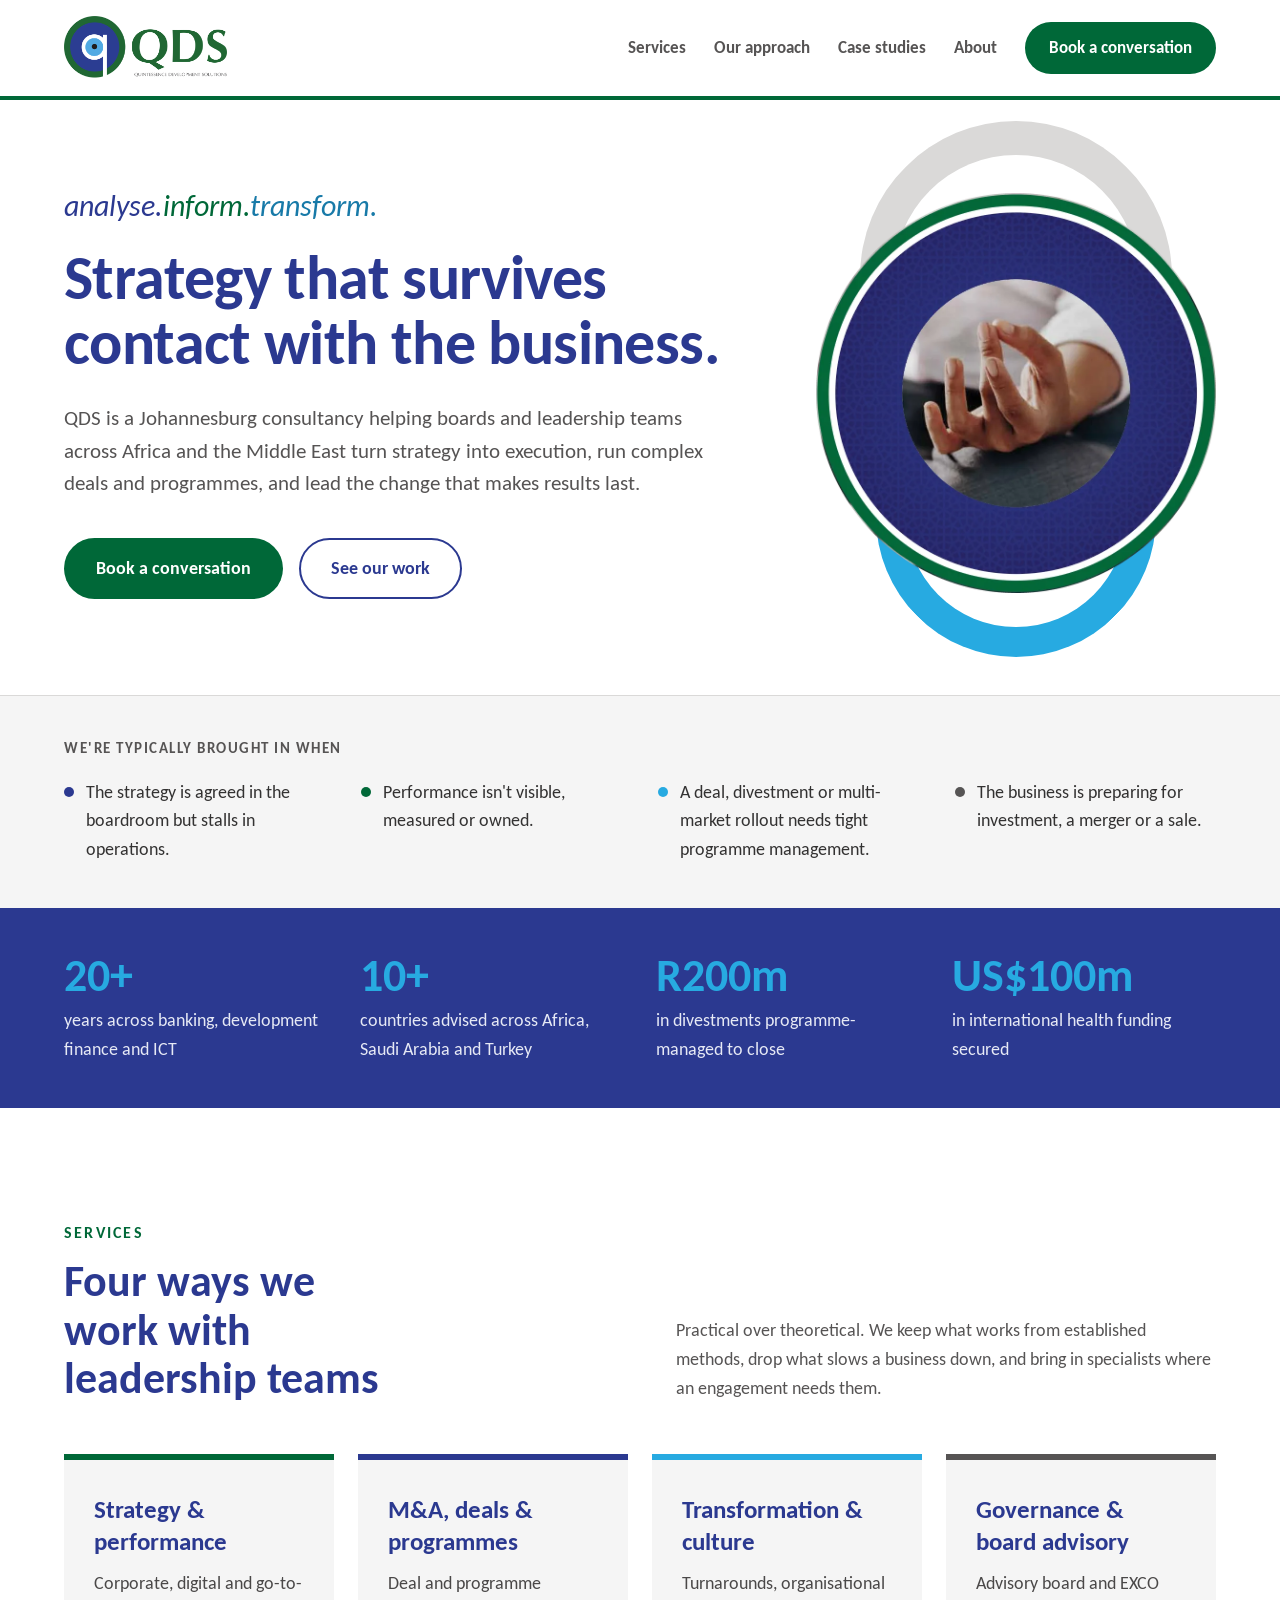
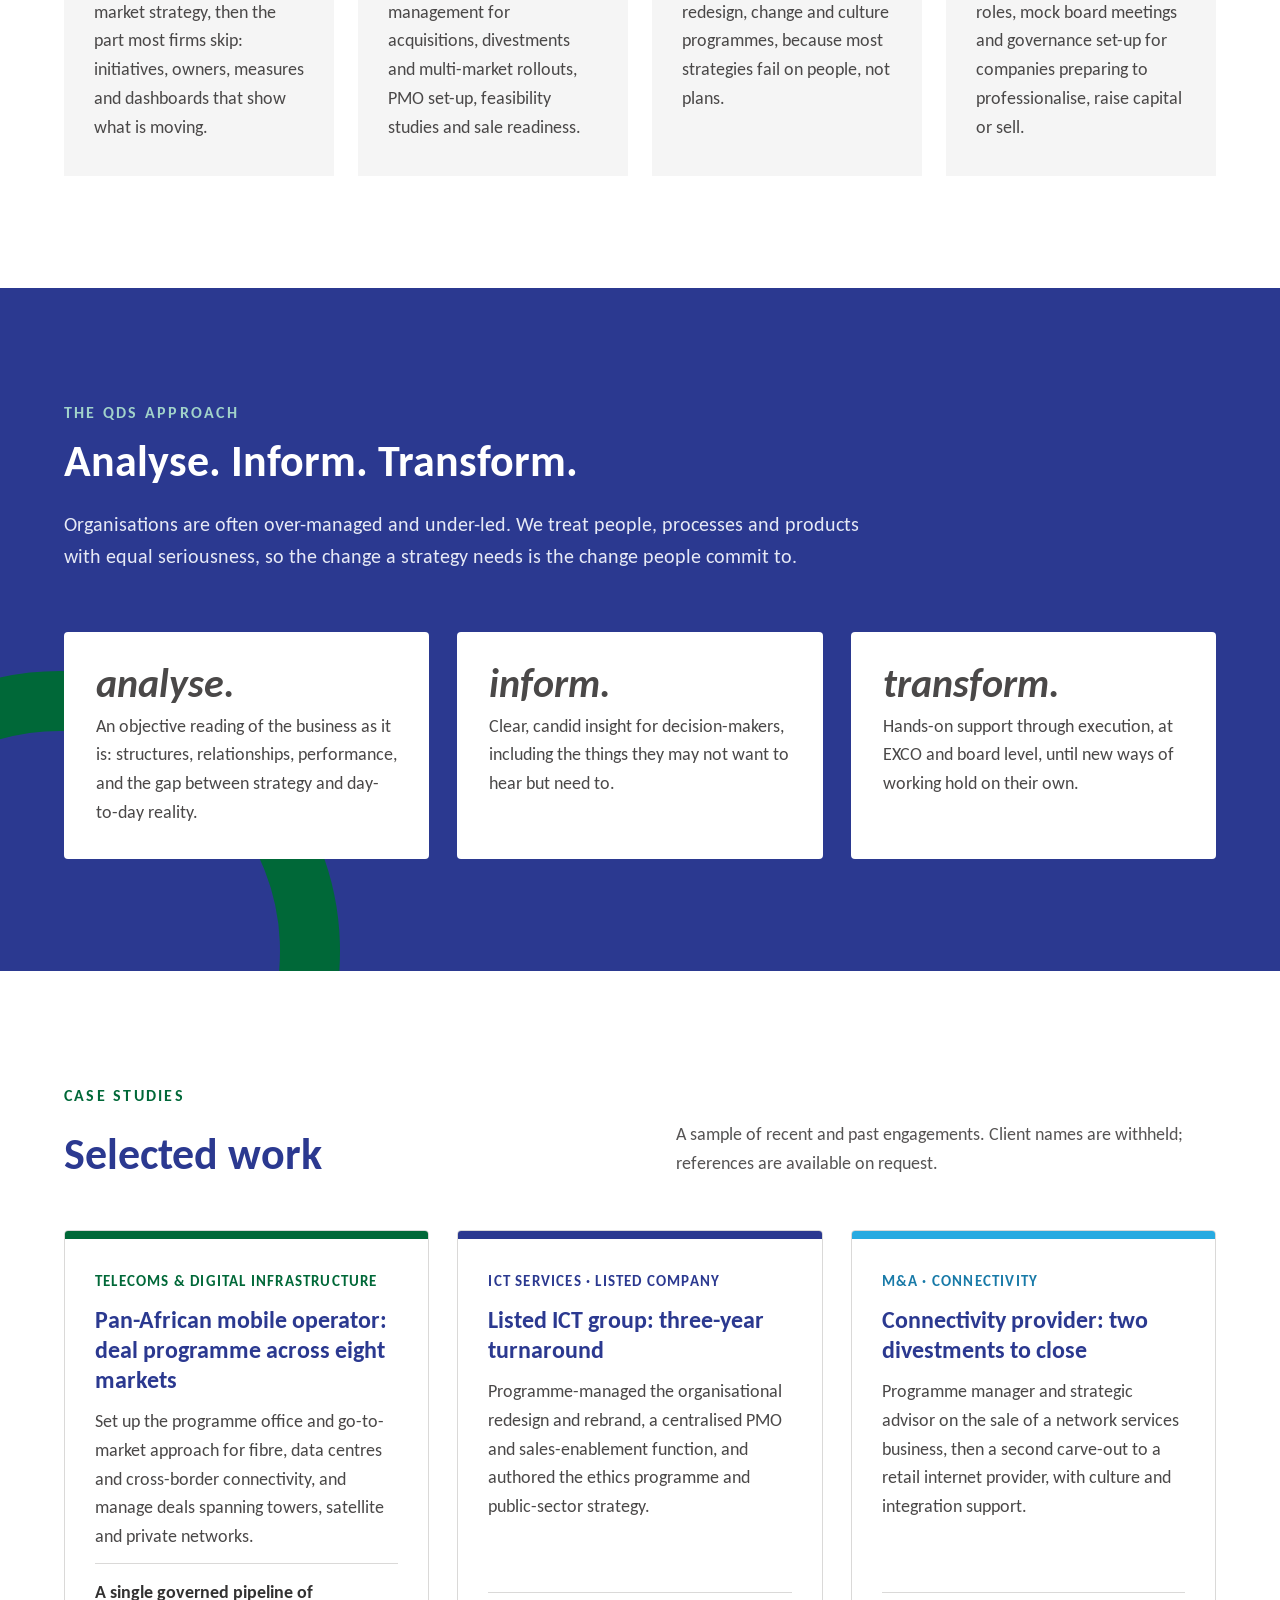
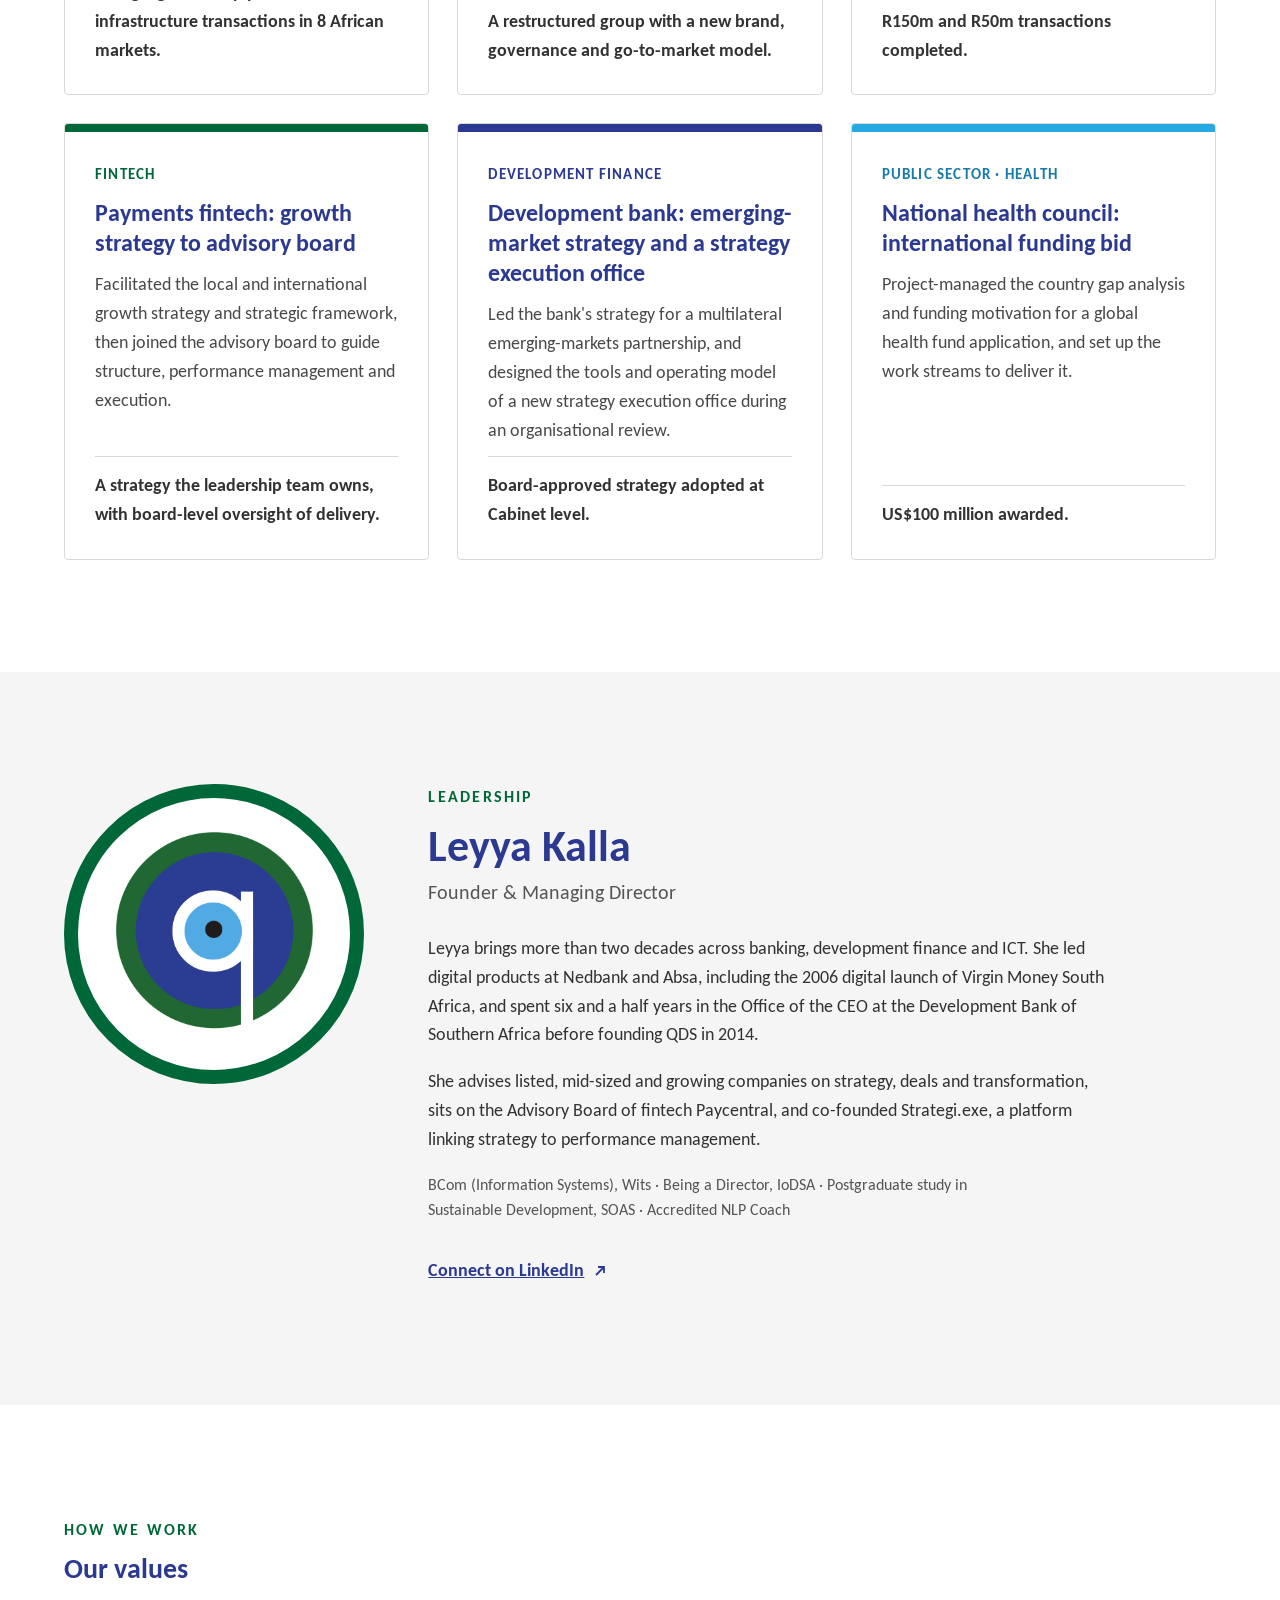
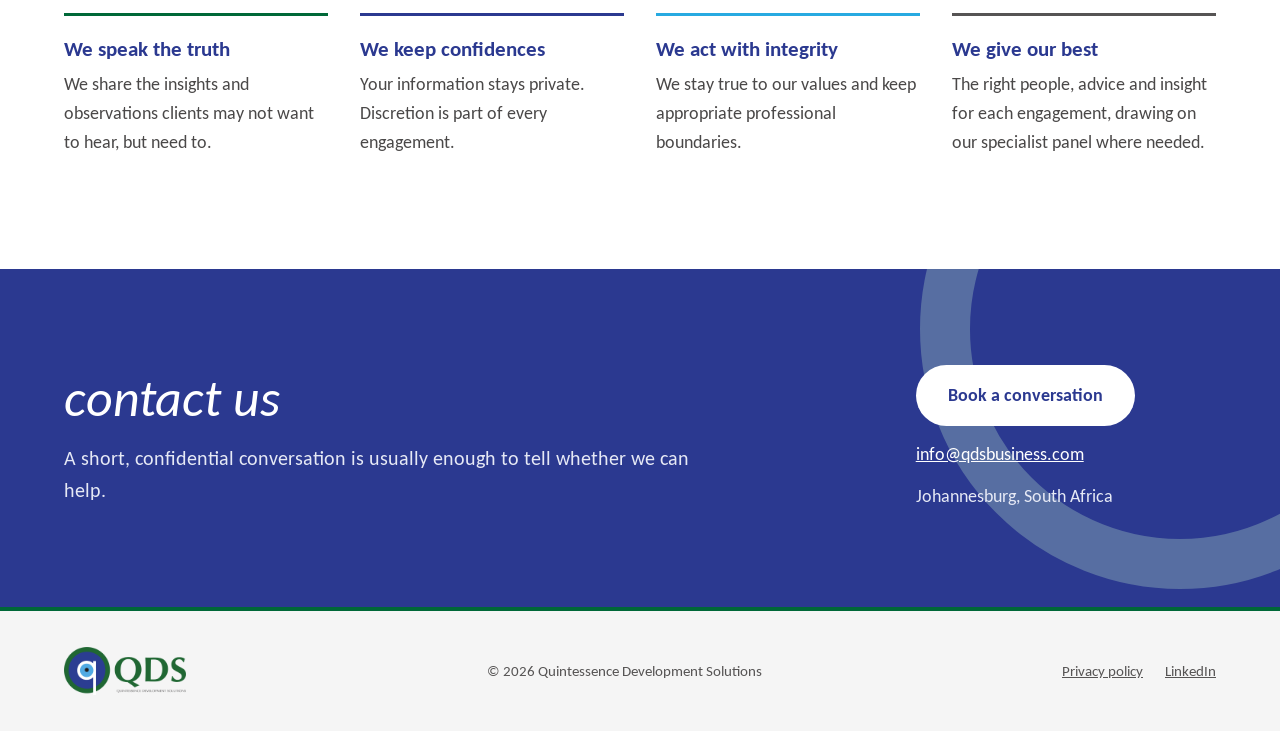
==== index.html @ a80dc933 "Use brochure cover graphic in hero; add Saudi Arabia and Turkey to markets - Hero: ringed meditating" ====
<!doctype html>
<html lang="en-ZA">
<head>
<meta charset="utf-8">
<meta name="viewport" content="width=device-width, initial-scale=1">
<title>QDS — Strategy, deals and transformation | Quintessence Development Solutions</title>
<meta name="description" content="QDS is a Johannesburg consultancy helping boards and leadership teams across Africa and the Middle East turn strategy into execution, run complex deals and programmes, and lead lasting change.">
<link rel="canonical" href="https://qdsbusiness.com/">
<meta property="og:type" content="website">
<meta property="og:site_name" content="Quintessence Development Solutions">
<meta property="og:title" content="QDS — Strategy that survives contact with the business">
<meta property="og:description" content="Strategy, M&amp;A programme management, transformation and board advisory for leadership teams across Africa and the Middle East.">
<meta property="og:url" content="https://qdsbusiness.com/">
<meta property="og:image" content="https://qdsbusiness.com/assets/og-image.png">
<meta name="twitter:card" content="summary_large_image">
<link rel="icon" type="image/png" href="assets/favicon.png">
<link rel="apple-touch-icon" href="assets/apple-touch-icon.png">
<link rel="preconnect" href="https://fonts.googleapis.com">
<link rel="preconnect" href="https://fonts.gstatic.com" crossorigin>
<link rel="stylesheet" href="https://fonts.googleapis.com/css2?family=Carlito:ital,wght@0,400;0,700;1,400;1,700&amp;display=swap">
<link rel="stylesheet" href="styles.css">
<script type="application/ld+json">
{
  "@context": "https://schema.org",
  "@type": "ProfessionalService",
  "name": "Quintessence Development Solutions (QDS)",
  "url": "https://qdsbusiness.com/",
  "logo": "https://qdsbusiness.com/assets/qds-logo.png",
  "email": "info@qdsbusiness.com",
  "slogan": "analyse.inform.transform.",
  "address": { "@type": "PostalAddress", "addressLocality": "Johannesburg", "addressCountry": "ZA" },
  "founder": { "@type": "Person", "name": "Leyya Kalla" },
  "sameAs": ["https://www.linkedin.com/company/quintessence-development-solutions/"]
}
</script>
</head>
<body>

<header class="site-header">
  <div class="wrap">
    <a class="logo" href="#top"><img src="assets/qds-logo.png" width="640" height="251" alt="QDS — Quintessence Development Solutions"></a>
    <nav class="nav" aria-label="Main">
      <a href="#services">Services</a>
      <a href="#approach">Our approach</a>
      <a href="#work">Case studies</a>
      <a href="#about">About</a>
      <a class="btn btn-primary" href="#contact">Book a conversation</a>
    </nav>
  </div>
</header>

<main id="top">

<section class="hero">
  <div class="wrap">
    <div class="hero-copy">
      <p class="tagline"><span class="t-blue">analyse.</span><span class="t-green">inform.</span><span class="t-turq">transform.</span></p>
      <h1>Strategy that survives contact with the business.</h1>
      <p class="hero-sub">QDS is a Johannesburg consultancy helping boards and leadership teams across Africa and the Middle East turn strategy into execution, run complex deals and programmes, and lead the change that makes results last.</p>
      <div class="actions">
        <a class="btn btn-primary" href="#contact">Book a conversation</a>
        <a class="btn btn-outline" href="#work">See our work</a>
      </div>
    </div>
    <div class="hero-art" aria-hidden="true">
      <div class="hero-arc"></div>
      <div class="hero-arc-turq"></div>
      <img src="assets/qds-circle.webp" width="837" height="837" alt="">
    </div>
  </div>
</section>

<section class="triggers" aria-labelledby="triggers-title">
  <div class="wrap">
    <p id="triggers-title" class="triggers-title">We're typically brought in when</p>
    <ul>
      <li>The strategy is agreed in the boardroom but stalls in operations.</li>
      <li>Performance isn't visible, measured or owned.</li>
      <li>A deal, divestment or multi-market rollout needs tight programme management.</li>
      <li>The business is preparing for investment, a merger or a sale.</li>
    </ul>
  </div>
</section>

<section class="stats" aria-label="Track record">
  <div class="wrap">
    <div><p class="stat-num">20+</p><p class="stat-label">years across banking, development finance and ICT</p></div>
    <div><p class="stat-num">10+</p><p class="stat-label">countries advised across Africa, Saudi Arabia and Turkey</p></div>
    <div><p class="stat-num">R200m</p><p class="stat-label">in divestments programme-managed to close</p></div>
    <div><p class="stat-num">US$100m</p><p class="stat-label">in international health funding secured</p></div>
  </div>
</section>

<section id="services" class="section">
  <div class="wrap">
    <p class="eyebrow">Services</p>
    <div class="section-head">
      <h2>Four ways we work with leadership teams</h2>
      <p class="lead">Practical over theoretical. We keep what works from established methods, drop what slows a business down, and bring in specialists where an engagement needs them.</p>
    </div>
    <div class="grid-4">
      <article class="service">
        <h3>Strategy &amp; performance</h3>
        <p>Corporate, digital and go-to-market strategy, then the part most firms skip: initiatives, owners, measures and dashboards that show what is moving.</p>
      </article>
      <article class="service b-blue">
        <h3>M&amp;A, deals &amp; programmes</h3>
        <p>Deal and programme management for acquisitions, divestments and multi-market rollouts, PMO set-up, feasibility studies and sale readiness.</p>
      </article>
      <article class="service b-turq">
        <h3>Transformation &amp; culture</h3>
        <p>Turnarounds, organisational redesign, change and culture programmes, because most strategies fail on people, not plans.</p>
      </article>
      <article class="service b-grey">
        <h3>Governance &amp; board advisory</h3>
        <p>Advisory board and EXCO roles, mock board meetings and governance set-up for companies preparing to professionalise, raise capital or sell.</p>
      </article>
    </div>
  </div>
</section>

<section id="approach" class="approach section">
  <div class="approach-ring" aria-hidden="true"></div>
  <div class="wrap">
    <p class="eyebrow">The QDS Approach</p>
    <h2>Analyse. Inform. Transform.</h2>
    <p class="approach-intro">Organisations are often over-managed and under-led. We treat people, processes and products with equal seriousness, so the change a strategy needs is the change people commit to.</p>
    <div class="grid-3">
      <div class="step">
        <p class="step-word t-blue">analyse.</p>
        <p>An objective reading of the business as it is: structures, relationships, performance, and the gap between strategy and day-to-day reality.</p>
      </div>
      <div class="step">
        <p class="step-word t-green">inform.</p>
        <p>Clear, candid insight for decision-makers, including the things they may not want to hear but need to.</p>
      </div>
      <div class="step">
        <p class="step-word t-turq">transform.</p>
        <p>Hands-on support through execution, at EXCO and board level, until new ways of working hold on their own.</p>
      </div>
    </div>
  </div>
</section>

<section id="work" class="section">
  <div class="wrap">
    <p class="eyebrow">Case studies</p>
    <div class="section-head">
      <h2>Selected work</h2>
      <p class="lead">A sample of recent and past engagements. Client names are withheld; references are available on request.</p>
    </div>
    <div class="cases">

      <article class="case">
        <div class="case-bar"></div>
        <div class="case-body">
          <p class="case-sector">Telecoms &amp; digital infrastructure</p>
          <h3>Pan-African mobile operator: deal programme across eight markets</h3>
          <p>Set up the programme office and go-to-market approach for fibre, data centres and cross-border connectivity, and manage deals spanning towers, satellite and private networks.</p>
          <p class="case-result">A single governed pipeline of infrastructure transactions in 8 African markets.</p>
        </div>
      </article>

      <article class="case">
        <div class="case-bar blue"></div>
        <div class="case-body">
          <p class="case-sector blue">ICT services · Listed company</p>
          <h3>Listed ICT group: three-year turnaround</h3>
          <p>Programme-managed the organisational redesign and rebrand, a centralised PMO and sales-enablement function, and authored the ethics programme and public-sector strategy.</p>
          <p class="case-result">A restructured group with a new brand, governance and go-to-market model.</p>
        </div>
      </article>

      <article class="case">
        <div class="case-bar turq"></div>
        <div class="case-body">
          <p class="case-sector turq">M&amp;A · Connectivity</p>
          <h3>Connectivity provider: two divestments to close</h3>
          <p>Programme manager and strategic advisor on the sale of a network services business, then a second carve-out to a retail internet provider, with culture and integration support.</p>
          <p class="case-result">R150m and R50m transactions completed.</p>
        </div>
      </article>

      <article class="case">
        <div class="case-bar"></div>
        <div class="case-body">
          <p class="case-sector">Fintech</p>
          <h3>Payments fintech: growth strategy to advisory board</h3>
          <p>Facilitated the local and international growth strategy and strategic framework, then joined the advisory board to guide structure, performance management and execution.</p>
          <p class="case-result">A strategy the leadership team owns, with board-level oversight of delivery.</p>
        </div>
      </article>

      <article class="case">
        <div class="case-bar blue"></div>
        <div class="case-body">
          <p class="case-sector blue">Development finance</p>
          <h3>Development bank: emerging-market strategy and a strategy execution office</h3>
          <p>Led the bank's strategy for a multilateral emerging-markets partnership, and designed the tools and operating model of a new strategy execution office during an organisational review.</p>
          <p class="case-result">Board-approved strategy adopted at Cabinet level.</p>
        </div>
      </article>

      <article class="case">
        <div class="case-bar turq"></div>
        <div class="case-body">
          <p class="case-sector turq">Public sector · Health</p>
          <h3>National health council: international funding bid</h3>
          <p>Project-managed the country gap analysis and funding motivation for a global health fund application, and set up the work streams to deliver it.</p>
          <p class="case-result">US$100 million awarded.</p>
        </div>
      </article>

    </div>
  </div>
</section>

<section id="about" class="about section">
  <div class="wrap">
    <div class="about-visual">
      <div class="portrait-frame">
        <!-- Replace with a portrait: <img src="assets/leyya-kalla.jpg" alt="Leyya Kalla"> -->
        <img class="emblem" src="assets/qds-emblem.png" alt="" aria-hidden="true">
      </div>
    </div>
    <div class="about-copy">
      <p class="eyebrow">Leadership</p>
      <h2>Leyya Kalla</h2>
      <p class="role">Founder &amp; Managing Director</p>
      <p>Leyya brings more than two decades across banking, development finance and ICT. She led digital products at Nedbank and Absa, including the 2006 digital launch of Virgin Money South Africa, and spent six and a half years in the Office of the CEO at the Development Bank of Southern Africa before founding QDS in 2014.</p>
      <p>She advises listed, mid-sized and growing companies on strategy, deals and transformation, sits on the Advisory Board of fintech Paycentral, and co-founded Strategi.exe, a platform linking strategy to performance management.</p>
      <p class="creds">BCom (Information Systems), Wits · Being a Director, IoDSA · Postgraduate study in Sustainable Development, SOAS · Accredited NLP Coach</p>
      <a class="inline-link" href="https://www.linkedin.com/in/leyya/">Connect on LinkedIn
        <svg aria-hidden="true" width="16" height="16" viewBox="0 0 16 16" fill="none" stroke="currentColor" stroke-width="1.8"><path d="M4 12L12 4M6 4h6v6"/></svg></a>
    </div>
  </div>
</section>

<section class="section" aria-labelledby="values-title">
  <div class="wrap">
    <p class="eyebrow">How we work</p>
    <h2 id="values-title" class="values-title">Our values</h2>
    <div class="values">
      <div class="value"><h3>We speak the truth</h3><p>We share the insights and observations clients may not want to hear, but need to.</p></div>
      <div class="value"><h3>We keep confidences</h3><p>Your information stays private. Discretion is part of every engagement.</p></div>
      <div class="value"><h3>We act with integrity</h3><p>We stay true to our values and keep appropriate professional boundaries.</p></div>
      <div class="value"><h3>We give our best</h3><p>The right people, advice and insight for each engagement, drawing on our specialist panel where needed.</p></div>
    </div>
  </div>
</section>

<section id="contact" class="contact">
  <div class="contact-ring" aria-hidden="true"></div>
  <div class="wrap">
    <div class="contact-copy">
      <h2>contact us</h2>
      <p>A short, confidential conversation is usually enough to tell whether we can help.</p>
    </div>
    <div class="contact-actions">
      <a class="btn btn-white" href="mailto:info@qdsbusiness.com?subject=Conversation%20with%20QDS">Book a conversation</a>
      <a href="mailto:info@qdsbusiness.com">info@qdsbusiness.com</a>
      <span>Johannesburg, South Africa</span>
    </div>
  </div>
</section>

</main>

<footer class="site-footer">
  <div class="wrap">
    <img src="assets/qds-logo.png" width="640" height="251" alt="QDS — Quintessence Development Solutions">
    <span>© <span id="year">2026</span> Quintessence Development Solutions</span>
    <span class="footer-links">
      <a href="privacy.html">Privacy policy</a>
      <a href="https://www.linkedin.com/company/quintessence-development-solutions/">LinkedIn</a>
    </span>
  </div>
</footer>

<script>document.getElementById('year').textContent = new Date().getFullYear();</script>
</body>
</html>
---- styles.css ----
/* QDS website — colours and type per QDS Design & Brand Guidelines v2.0 (Jan 2021) */
:root {
  --green: #006838;        /* Logo green */
  --blue: #2B3990;         /* Logo royal blue */
  --turquoise: #27AAE1;    /* Logo turquoise — graphics and on-blue only */
  --turquoise-text: #187AA8; /* darker step of turquoise for text on white (contrast) */
  --grey: #565454;         /* Logo dark grey */
  --pastel-green: #BFCBBF;
  --pastel-blue: #7D99B1;
  --pastel-turquoise: #A1D3CA;
  --pastel-grey: #DAD9D8;
  --off-white: #F5F5F5;
  --ink: #333232;
  --body: #4A4848;
  --on-blue: #E6E9F5;
  --max: 1200px;
}

* { box-sizing: border-box; }
html { scroll-behavior: smooth; }
body {
  margin: 0;
  background: #fff;
  color: var(--ink);
  font-family: Calibri, Carlito, "Segoe UI", system-ui, sans-serif;
  font-size: 18px;
  line-height: 1.6;
  -webkit-font-smoothing: antialiased;
}
img { max-width: 100%; }
a { color: var(--blue); }
a:hover { color: var(--green); }
:focus-visible { outline: 3px solid var(--turquoise); outline-offset: 3px; }

.wrap { max-width: var(--max); margin: 0 auto; padding: 0 24px; }
.section { padding: 112px 0; }
.eyebrow {
  margin: 0 0 12px; font-size: 16px; font-weight: 700;
  letter-spacing: .14em; text-transform: uppercase; color: var(--green);
}
h1, h2, h3 { margin: 0; font-weight: 700; color: var(--blue); }
h2 { font-size: 44px; line-height: 1.1; }
h3 { font-size: 24px; line-height: 1.25; }
p { margin: 0; }
.lead { color: var(--grey); }
.section-head {
  display: flex; flex-wrap: wrap; justify-content: space-between;
  align-items: flex-end; gap: 24px; margin-bottom: 52px;
}
.section-head h2 { max-width: 16ch; }
.section-head p { max-width: 30em; }

/* Buttons */
.btn {
  display: inline-flex; align-items: center; min-height: 44px;
  padding: 14px 30px; border-radius: 999px; font-weight: 700;
  text-decoration: none; border: 2px solid transparent;
}
.btn-primary { background: var(--green); color: #fff; }
.btn-primary:hover { background: #00512B; color: #fff; }
.btn-outline { border-color: var(--blue); color: var(--blue); }
.btn-outline:hover { background: var(--blue); color: #fff; }
.btn-white { background: #fff; color: var(--blue); }
.btn-white:hover { background: var(--off-white); color: var(--green); }

/* Header */
.site-header { border-bottom: 4px solid var(--green); background: #fff; position: relative; z-index: 2; }
.site-header .wrap {
  display: flex; flex-wrap: wrap; align-items: center;
  justify-content: space-between; gap: 12px 24px; padding-top: 16px; padding-bottom: 16px;
}
.logo img { height: 64px; width: auto; display: block; }
.nav { display: flex; flex-wrap: wrap; align-items: center; gap: 8px 28px; font-weight: 700; font-size: 17px; }
.nav a:not(.btn) { color: var(--grey); text-decoration: none; padding: 10px 0; }
.nav a:not(.btn):hover { color: var(--green); }
.nav .btn { padding: 10px 22px; }

/* Hero */
.hero { position: relative; overflow: hidden; }
.hero .wrap {
  position: relative; padding-top: 88px; padding-bottom: 96px;
  display: flex; flex-wrap: wrap; align-items: center; justify-content: space-between; gap: 48px;
}
.hero-copy { flex: 999 1 560px; max-width: 660px; }

/* Brochure-cover graphic: ringed photo circle with grey and turquoise half-arcs */
.hero-art { flex: 0 1 400px; position: relative; aspect-ratio: 1 / 1; max-width: 400px; width: 100%; }
.hero-art img { position: relative; width: 100%; height: auto; display: block; z-index: 1; }
.hero-arc {
  position: absolute; left: 50%; top: -18%; width: 78%; aspect-ratio: 1 / 1;
  transform: translateX(-50%); border-radius: 50%;
  border: 34px solid var(--pastel-grey); border-bottom-color: transparent; border-left-color: transparent;
  transform: translateX(-50%) rotate(-45deg);
}
.hero-arc-turq {
  position: absolute; left: 50%; bottom: -16%; width: 70%; aspect-ratio: 1 / 1;
  border-radius: 50%; border: 30px solid var(--turquoise);
  border-top-color: transparent; border-right-color: transparent;
  transform: translateX(-50%) rotate(-45deg);
}

/* Trigger band */
.triggers { background: var(--off-white); border-top: 1px solid var(--pastel-grey); }
.triggers .wrap { padding-top: 40px; padding-bottom: 44px; }
.triggers-title { font-size: 15px; font-weight: 700; letter-spacing: .1em; text-transform: uppercase; color: var(--grey); margin-bottom: 18px; }
.triggers ul { list-style: none; margin: 0; padding: 0; display: grid; grid-template-columns: repeat(auto-fit, minmax(240px, 1fr)); gap: 16px 36px; }
.triggers li { position: relative; padding-left: 22px; color: var(--ink); }
.triggers li::before {
  content: ""; position: absolute; left: 0; top: 9px; width: 10px; height: 10px;
  border-radius: 50%; background: var(--blue);
}
.triggers li:nth-child(2)::before { background: var(--green); }
.triggers li:nth-child(3)::before { background: var(--turquoise); }
.triggers li:nth-child(4)::before { background: var(--grey); }
.tagline { font-size: 30px; font-style: italic; line-height: 1.2; margin-bottom: 22px; }
.t-blue { color: var(--blue); } .t-green { color: var(--green); } .t-turq { color: var(--turquoise-text); }
.hero h1 { font-size: 62px; line-height: 1.05; letter-spacing: -.01em; margin-bottom: 26px; }
.hero-sub { font-size: 21px; line-height: 1.55; color: var(--grey); margin-bottom: 38px; }
.actions { display: flex; flex-wrap: wrap; gap: 16px; }

/* Stats */
.stats { background: var(--blue); color: #fff; }
.stats .wrap { display: grid; grid-template-columns: repeat(auto-fit, minmax(220px, 1fr)); gap: 32px; padding-top: 44px; padding-bottom: 44px; }
.stat-num { font-size: 46px; font-weight: 700; line-height: 1; color: var(--turquoise); }
.stat-label { margin-top: 8px; color: var(--on-blue); }

/* Services */
.grid-4 { display: grid; grid-template-columns: repeat(auto-fit, minmax(260px, 1fr)); gap: 24px; }
.service { background: var(--off-white); border-top: 6px solid var(--green); padding: 34px 30px; }
.service h3 { font-size: 25px; margin-bottom: 12px; }
.service p { color: var(--body); }
.service.b-blue { border-top-color: var(--blue); }
.service.b-turq { border-top-color: var(--turquoise); }
.service.b-grey { border-top-color: var(--grey); }

/* Approach */
.approach { position: relative; overflow: hidden; background: var(--blue); color: #fff; }
.approach-ring {
  position: absolute; left: -220px; bottom: -260px; width: 560px; height: 560px;
  border-radius: 50%; border: 60px solid var(--green);
}
.approach .wrap { position: relative; }
.approach .eyebrow { color: var(--pastel-turquoise); }
.approach h2 { color: #fff; margin-bottom: 22px; }
.approach-intro { max-width: 40em; font-size: 20px; color: var(--on-blue); margin-bottom: 60px; }
.grid-3 { display: grid; grid-template-columns: repeat(auto-fit, minmax(260px, 1fr)); gap: 28px; }
.step { background: #fff; color: var(--ink); border-radius: 4px; padding: 32px; }
.step-word { font-size: 40px; font-style: italic; font-weight: 700; line-height: 1; margin-bottom: 8px; }
.step p { color: var(--body); }

/* Case studies */
.cases { display: grid; grid-template-columns: repeat(auto-fit, minmax(320px, 1fr)); gap: 28px; }
.case { border: 1px solid var(--pastel-grey); border-radius: 4px; overflow: hidden; display: flex; flex-direction: column; }
.case-bar { height: 8px; background: var(--green); }
.case-bar.blue { background: var(--blue); } .case-bar.turq { background: var(--turquoise); }
.case-body { padding: 30px; display: flex; flex-direction: column; gap: 12px; flex: 1; }
.case-sector { font-size: 15px; font-weight: 700; letter-spacing: .08em; text-transform: uppercase; color: var(--green); }
.case-sector.blue { color: var(--blue); } .case-sector.turq { color: var(--turquoise-text); }
.case-body > p:not(.case-sector):not(.case-result) { color: var(--body); }
.case-result { margin-top: auto; padding-top: 14px; border-top: 1px solid var(--pastel-grey); font-weight: 700; }

/* About */
.about { background: var(--off-white); }
.about .wrap { display: flex; flex-wrap: wrap; gap: 64px; align-items: flex-start; }
.about-visual { flex: 1 1 300px; max-width: 400px; }
.portrait-frame {
  aspect-ratio: 1 / 1; border-radius: 50%; border: 14px solid var(--green);
  background: #fff; padding: 10px; overflow: hidden; display: flex; align-items: center; justify-content: center;
}
.portrait-frame img { width: 100%; height: 100%; object-fit: cover; border-radius: 50%; }
.portrait-frame img.emblem { object-fit: contain; border-radius: 0; width: 78%; height: auto; }
.about-copy { flex: 999 1 480px; min-width: 0; }
.about-copy h2 { margin-bottom: 6px; }
.role { font-size: 20px; color: var(--grey); margin-bottom: 26px; }
.about-copy > p:not(.eyebrow):not(.role) { max-width: 38em; margin-bottom: 18px; }
.creds { color: var(--grey) !important; font-size: 16px; margin-bottom: 26px !important; }
.inline-link { font-weight: 700; display: inline-flex; align-items: center; gap: 8px; min-height: 44px; }

/* Values */
.values-title { font-size: 28px; margin-bottom: 28px; }
.values { display: grid; grid-template-columns: repeat(auto-fit, minmax(240px, 1fr)); gap: 32px; }
.value { border-top: 3px solid var(--green); padding-top: 20px; }
.value:nth-child(2) { border-top-color: var(--blue); }
.value:nth-child(3) { border-top-color: var(--turquoise); }
.value:nth-child(4) { border-top-color: var(--grey); }
.value h3 { font-size: 21px; margin-bottom: 8px; }
.value p { color: var(--body); }

/* Contact */
.contact { position: relative; overflow: hidden; background: var(--blue); color: #fff; }
.contact-ring {
  position: absolute; right: -160px; top: -200px; width: 520px; height: 520px;
  border-radius: 50%; border: 50px solid var(--pastel-blue); opacity: .55;
}
.contact .wrap {
  position: relative; display: flex; flex-wrap: wrap; justify-content: space-between;
  align-items: center; gap: 40px; padding-top: 96px; padding-bottom: 96px;
}
.contact h2 { color: #fff; font-weight: 400; font-style: italic; font-size: 52px; margin-bottom: 14px; }
.contact-copy { flex: 999 1 520px; }
.contact-copy p { font-size: 20px; max-width: 32em; color: var(--on-blue); }
.contact-actions { flex: 1 1 300px; display: flex; flex-direction: column; gap: 14px; align-items: flex-start; }
.contact-actions a:not(.btn) { color: #fff; }
.contact-actions span { color: var(--on-blue); }

/* Footer */
.site-footer { background: var(--off-white); border-top: 4px solid var(--green); color: var(--grey); font-size: 15px; }
.site-footer .wrap { display: flex; flex-wrap: wrap; justify-content: space-between; align-items: center; gap: 20px; padding-top: 36px; padding-bottom: 36px; }
.site-footer img { height: 48px; width: auto; display: block; }
.footer-links { display: flex; flex-wrap: wrap; gap: 22px; }
.site-footer a { color: var(--grey); }

/* Legal / simple pages */
.page { padding: 80px 0 112px; }
.page .wrap { max-width: 820px; }
.page h1 { font-size: 46px; line-height: 1.1; margin-bottom: 12px; }
.page h2 { font-size: 26px; margin: 40px 0 12px; }
.page p, .page li { color: var(--body); }
.page p + p { margin-top: 14px; }
.muted { color: var(--grey); }

/* Responsive */
@media (max-width: 900px) {
  .hero h1 { font-size: 46px; }
  .hero-art { max-width: 300px; margin: 24px auto 0; }
}
@media (max-width: 640px) {
  body { font-size: 17px; }
  .section { padding: 72px 0; }
  h2 { font-size: 34px; }
  .hero .wrap { padding-top: 64px; padding-bottom: 72px; }
  .hero h1 { font-size: 38px; }
  .tagline { font-size: 24px; }
  .hero-sub { font-size: 19px; }
  .logo img { height: 48px; }
  .nav { gap: 4px 20px; font-size: 16px; }
  .contact h2 { font-size: 40px; }
  .cases { grid-template-columns: 1fr; }
}
@media (prefers-reduced-motion: reduce) { html { scroll-behavior: auto; } }
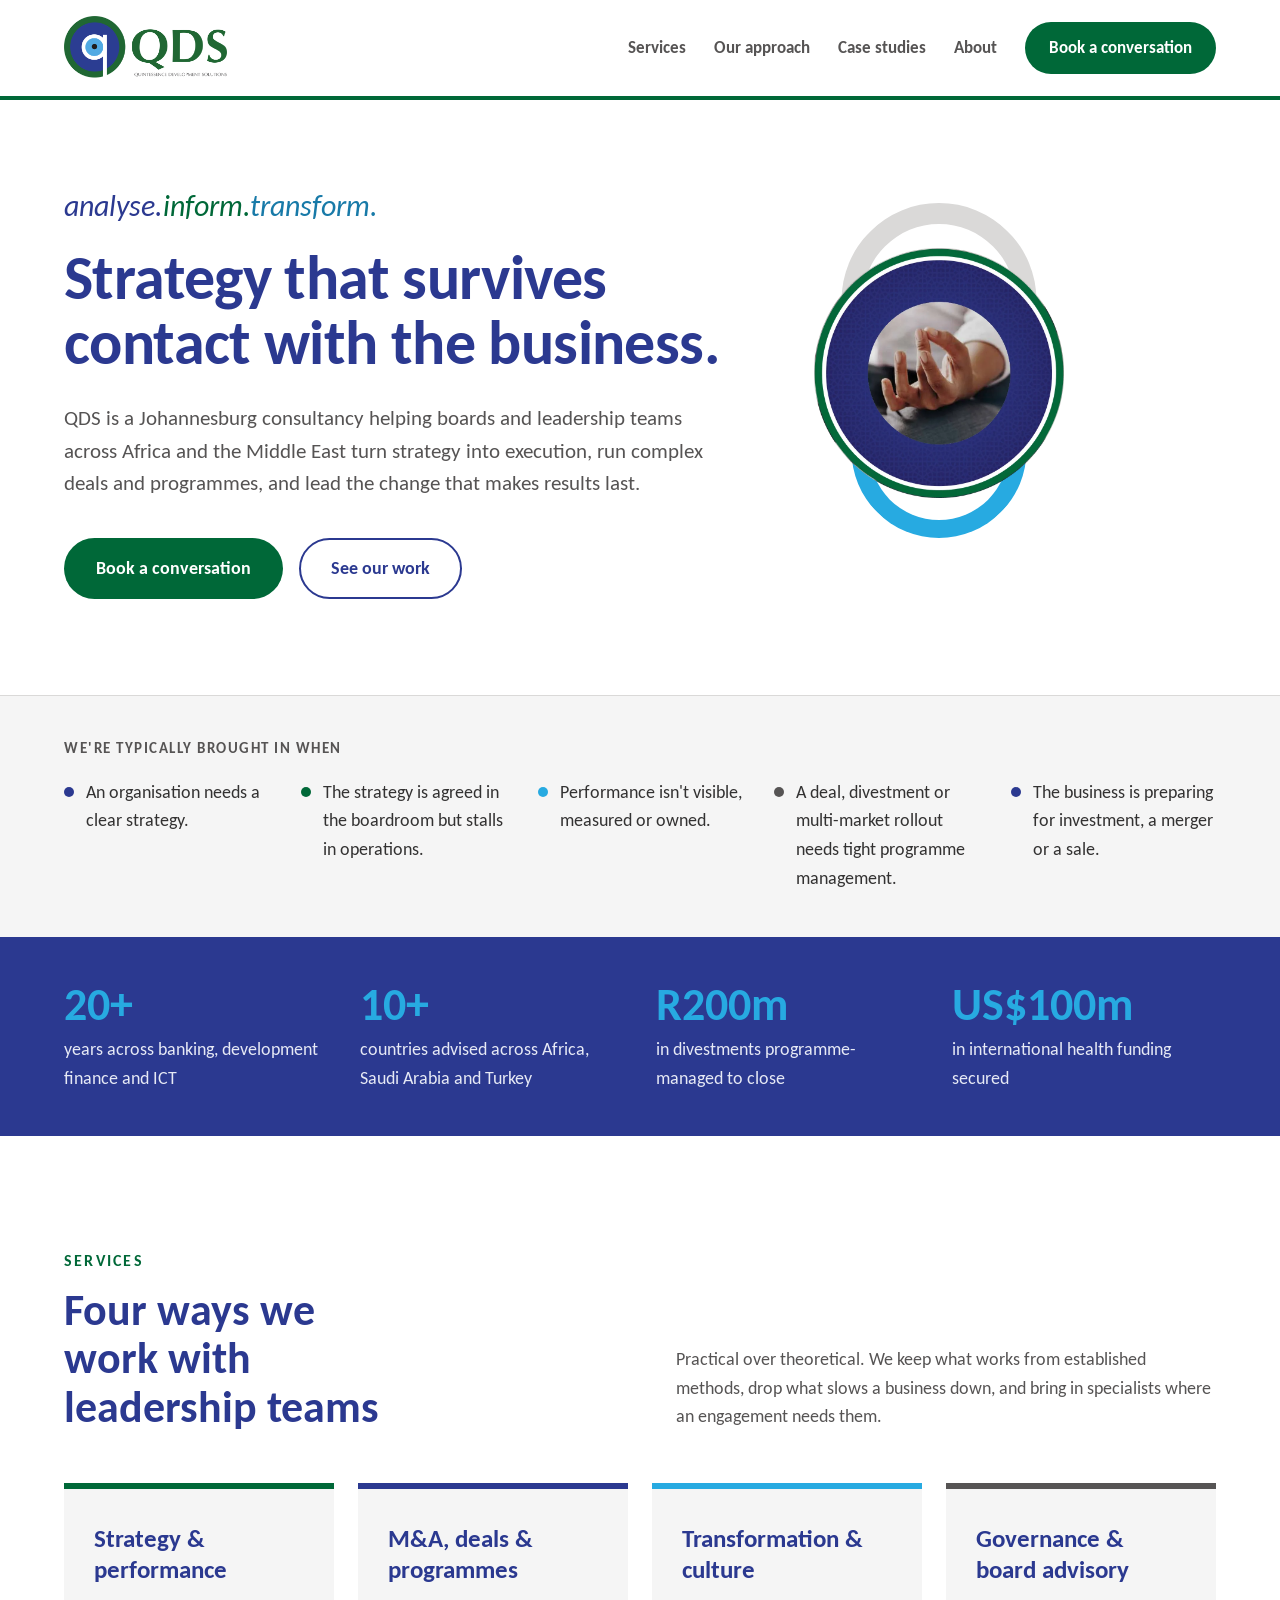
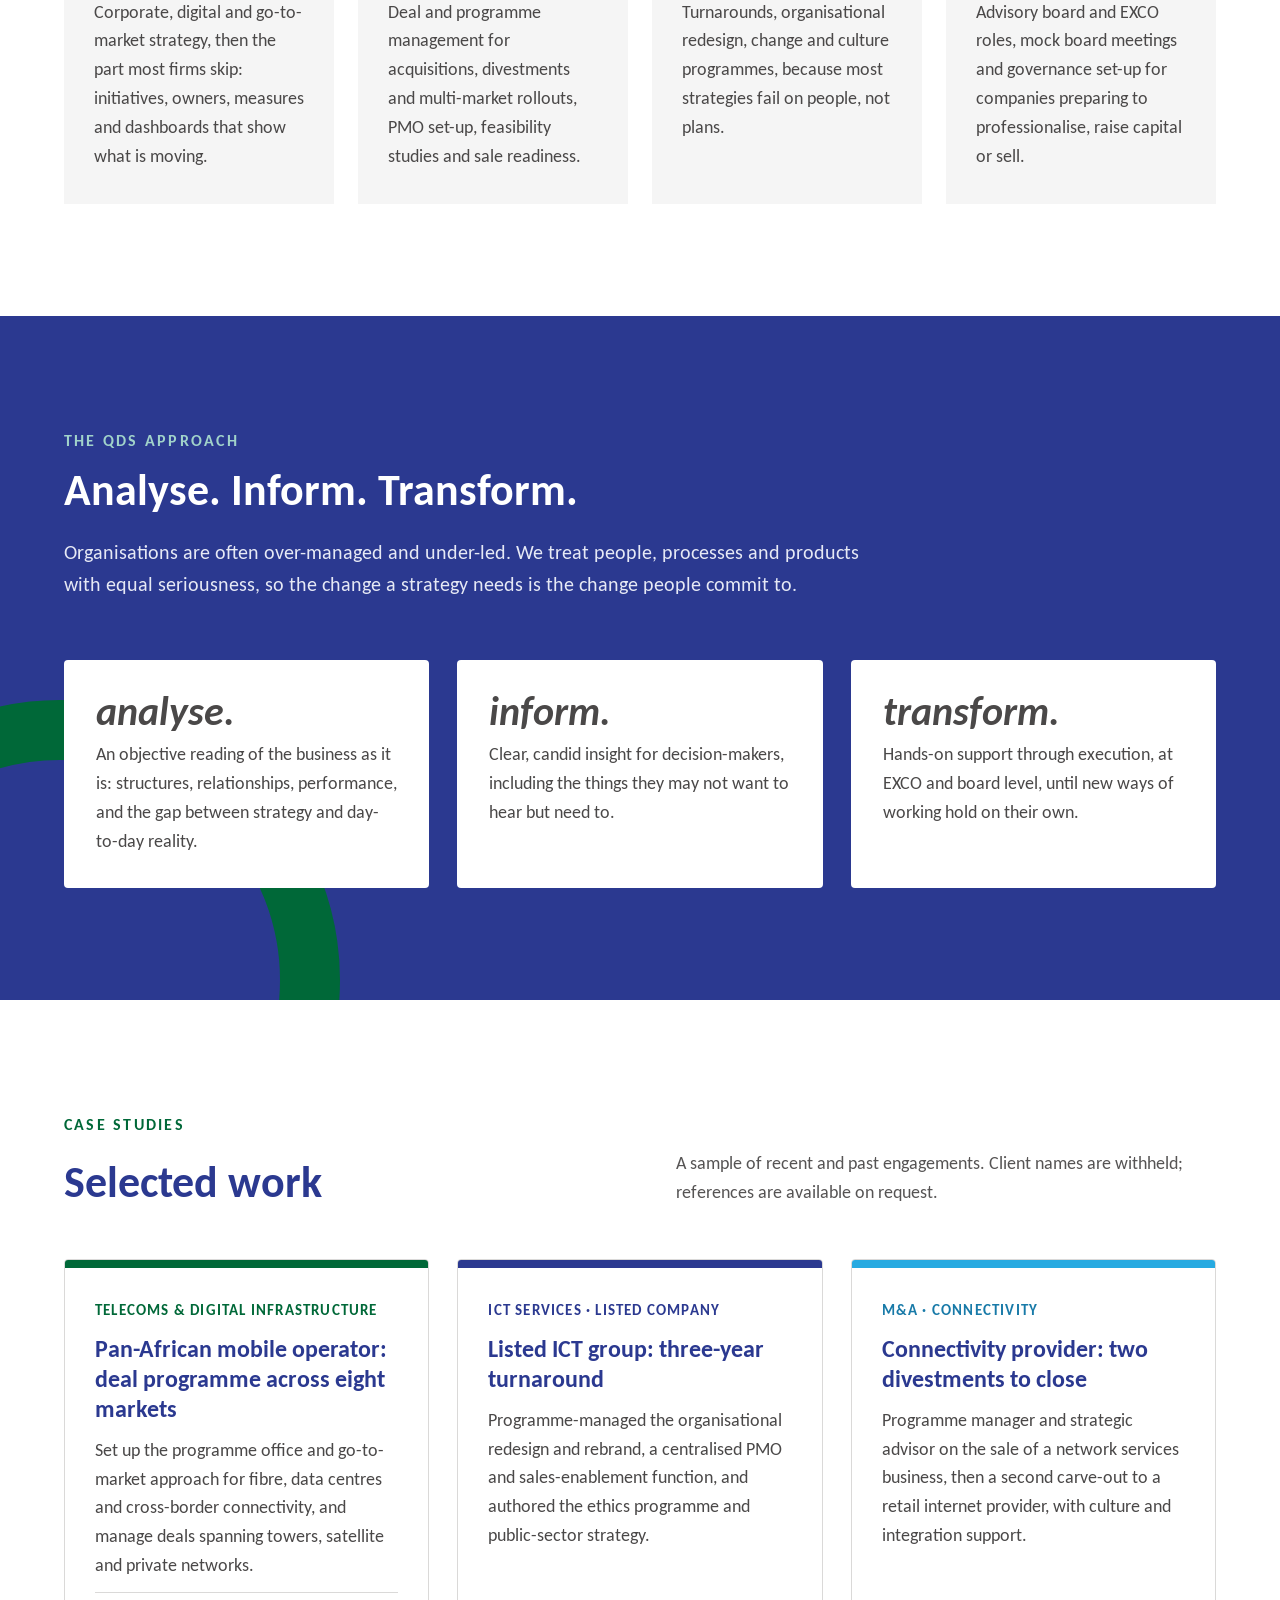
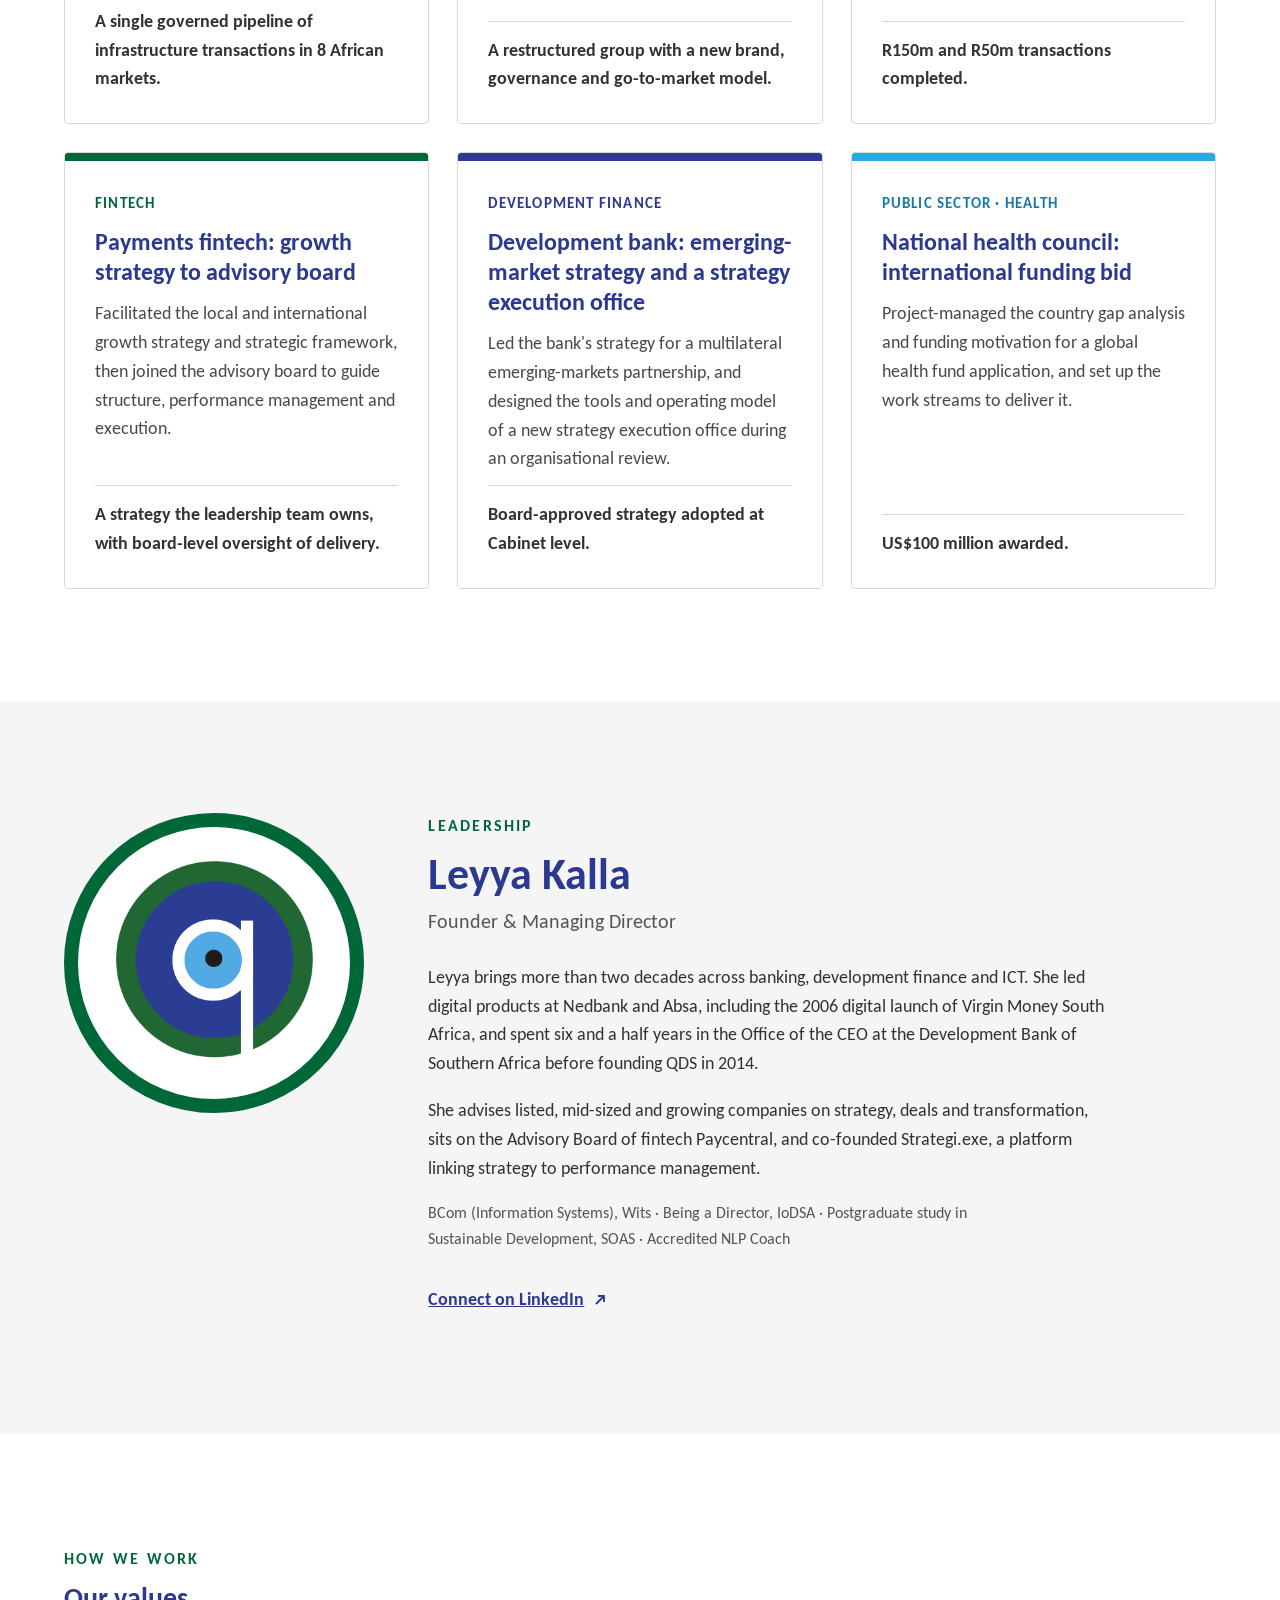
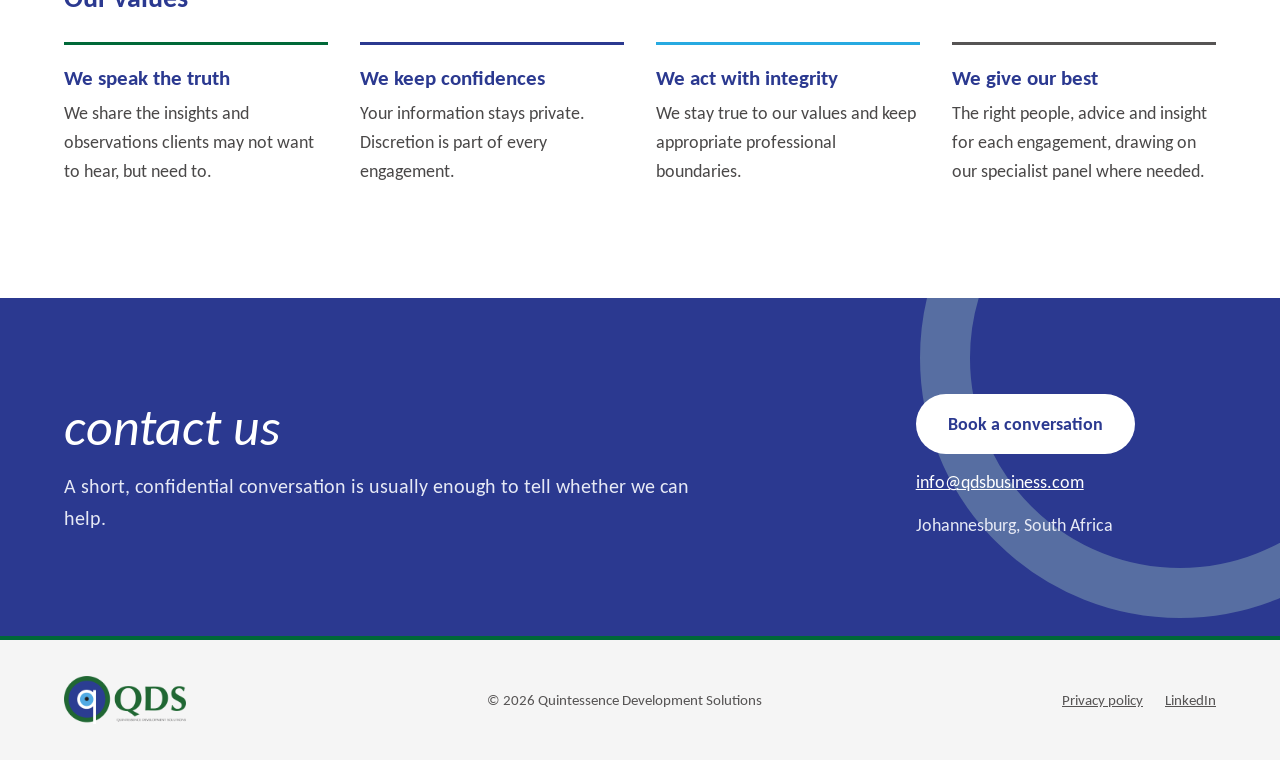
==== commit 340b0180: "Smaller hero graphic beside the headline; add strategy need to trigger list Co-Authored-By: Claude O" ====
--- a/index.html
+++ b/index.html
@@ -55,18 +55,22 @@
   <div class="wrap">
     <div class="hero-copy">
       <p class="tagline"><span class="t-blue">analyse.</span><span class="t-green">inform.</span><span class="t-turq">transform.</span></p>
-      <h1>Strategy that survives contact with the business.</h1>
-      <p class="hero-sub">QDS is a Johannesburg consultancy helping boards and leadership teams across Africa and the Middle East turn strategy into execution, run complex deals and programmes, and lead the change that makes results last.</p>
+      <div class="hero-main">
+        <div class="hero-text">
+          <h1>Strategy that survives contact with the business.</h1>
+          <p class="hero-sub">QDS is a Johannesburg consultancy helping boards and leadership teams across Africa and the Middle East turn strategy into execution, run complex deals and programmes, and lead the change that makes results last.</p>
+        </div>
+        <div class="hero-art" aria-hidden="true">
+          <div class="hero-arc"></div>
+          <div class="hero-arc-turq"></div>
+          <img src="assets/qds-circle.webp" width="837" height="837" alt="">
+        </div>
+      </div>
       <div class="actions">
         <a class="btn btn-primary" href="#contact">Book a conversation</a>
         <a class="btn btn-outline" href="#work">See our work</a>
       </div>
     </div>
-    <div class="hero-art" aria-hidden="true">
-      <div class="hero-arc"></div>
-      <div class="hero-arc-turq"></div>
-      <img src="assets/qds-circle.webp" width="837" height="837" alt="">
-    </div>
   </div>
 </section>
 
@@ -74,6 +78,7 @@
   <div class="wrap">
     <p id="triggers-title" class="triggers-title">We're typically brought in when</p>
     <ul>
+      <li>An organisation needs a clear strategy.</li>
       <li>The strategy is agreed in the boardroom but stalls in operations.</li>
       <li>Performance isn't visible, measured or owned.</li>
       <li>A deal, divestment or multi-market rollout needs tight programme management.</li>
--- a/styles.css
+++ b/styles.css
@@ -77,33 +77,39 @@
 
 /* Hero */
 .hero { position: relative; overflow: hidden; }
-.hero .wrap {
-  position: relative; padding-top: 88px; padding-bottom: 96px;
-  display: flex; flex-wrap: wrap; align-items: center; justify-content: space-between; gap: 48px;
-}
-.hero-copy { flex: 999 1 560px; max-width: 660px; }
+.hero .wrap { position: relative; padding-top: 88px; padding-bottom: 96px; }
+.hero-copy { max-width: 1000px; }
+.hero-main {
+  display: grid; grid-template-columns: minmax(0, 1fr) auto;
+  align-items: center; gap: 48px; margin-bottom: 38px;
+}
+.hero-text { max-width: 660px; }
+.hero-text .hero-sub { margin-bottom: 0; }
 
 /* Brochure-cover graphic: ringed photo circle with grey and turquoise half-arcs */
-.hero-art { flex: 0 1 400px; position: relative; aspect-ratio: 1 / 1; max-width: 400px; width: 100%; }
-.hero-art img { position: relative; width: 100%; height: auto; display: block; z-index: 1; }
+.hero-art {
+  --s: clamp(150px, 20vw, 250px);
+  position: relative; width: var(--s); height: var(--s);
+}
+.hero-art img { position: relative; width: 100%; height: 100%; display: block; z-index: 1; }
+.hero-arc, .hero-arc-turq {
+  position: absolute; left: 50%; aspect-ratio: 1 / 1; border-radius: 50%;
+  border-style: solid; transform: translateX(-50%) rotate(-45deg);
+}
 .hero-arc {
-  position: absolute; left: 50%; top: -18%; width: 78%; aspect-ratio: 1 / 1;
-  transform: translateX(-50%); border-radius: 50%;
-  border: 34px solid var(--pastel-grey); border-bottom-color: transparent; border-left-color: transparent;
-  transform: translateX(-50%) rotate(-45deg);
+  top: -18%; width: 78%; border-width: calc(var(--s) * .085);
+  border-color: var(--pastel-grey) var(--pastel-grey) transparent transparent;
 }
 .hero-arc-turq {
-  position: absolute; left: 50%; bottom: -16%; width: 70%; aspect-ratio: 1 / 1;
-  border-radius: 50%; border: 30px solid var(--turquoise);
-  border-top-color: transparent; border-right-color: transparent;
-  transform: translateX(-50%) rotate(-45deg);
+  bottom: -16%; width: 70%; border-width: calc(var(--s) * .075);
+  border-color: transparent transparent var(--turquoise) var(--turquoise);
 }
 
 /* Trigger band */
 .triggers { background: var(--off-white); border-top: 1px solid var(--pastel-grey); }
 .triggers .wrap { padding-top: 40px; padding-bottom: 44px; }
 .triggers-title { font-size: 15px; font-weight: 700; letter-spacing: .1em; text-transform: uppercase; color: var(--grey); margin-bottom: 18px; }
-.triggers ul { list-style: none; margin: 0; padding: 0; display: grid; grid-template-columns: repeat(auto-fit, minmax(240px, 1fr)); gap: 16px 36px; }
+.triggers ul { list-style: none; margin: 0; padding: 0; display: grid; grid-template-columns: repeat(auto-fit, minmax(190px, 1fr)); gap: 16px 32px; }
 .triggers li { position: relative; padding-left: 22px; color: var(--ink); }
 .triggers li::before {
   content: ""; position: absolute; left: 0; top: 9px; width: 10px; height: 10px;
@@ -112,6 +118,7 @@
 .triggers li:nth-child(2)::before { background: var(--green); }
 .triggers li:nth-child(3)::before { background: var(--turquoise); }
 .triggers li:nth-child(4)::before { background: var(--grey); }
+.triggers li:nth-child(5)::before { background: var(--blue); }
 .tagline { font-size: 30px; font-style: italic; line-height: 1.2; margin-bottom: 22px; }
 .t-blue { color: var(--blue); } .t-green { color: var(--green); } .t-turq { color: var(--turquoise-text); }
 .hero h1 { font-size: 62px; line-height: 1.05; letter-spacing: -.01em; margin-bottom: 26px; }
@@ -222,7 +229,7 @@
 /* Responsive */
 @media (max-width: 900px) {
   .hero h1 { font-size: 46px; }
-  .hero-art { max-width: 300px; margin: 24px auto 0; }
+  .hero-main { gap: 28px; }
 }
 @media (max-width: 640px) {
   body { font-size: 17px; }
@@ -230,6 +237,8 @@
   h2 { font-size: 34px; }
   .hero .wrap { padding-top: 64px; padding-bottom: 72px; }
   .hero h1 { font-size: 38px; }
+  .hero-main { grid-template-columns: 1fr; gap: 0; }
+  .hero-art { --s: 120px; grid-row: 1; justify-self: end; margin: 26px 8px 36px 0; }
   .tagline { font-size: 24px; }
   .hero-sub { font-size: 19px; }
   .logo img { height: 48px; }
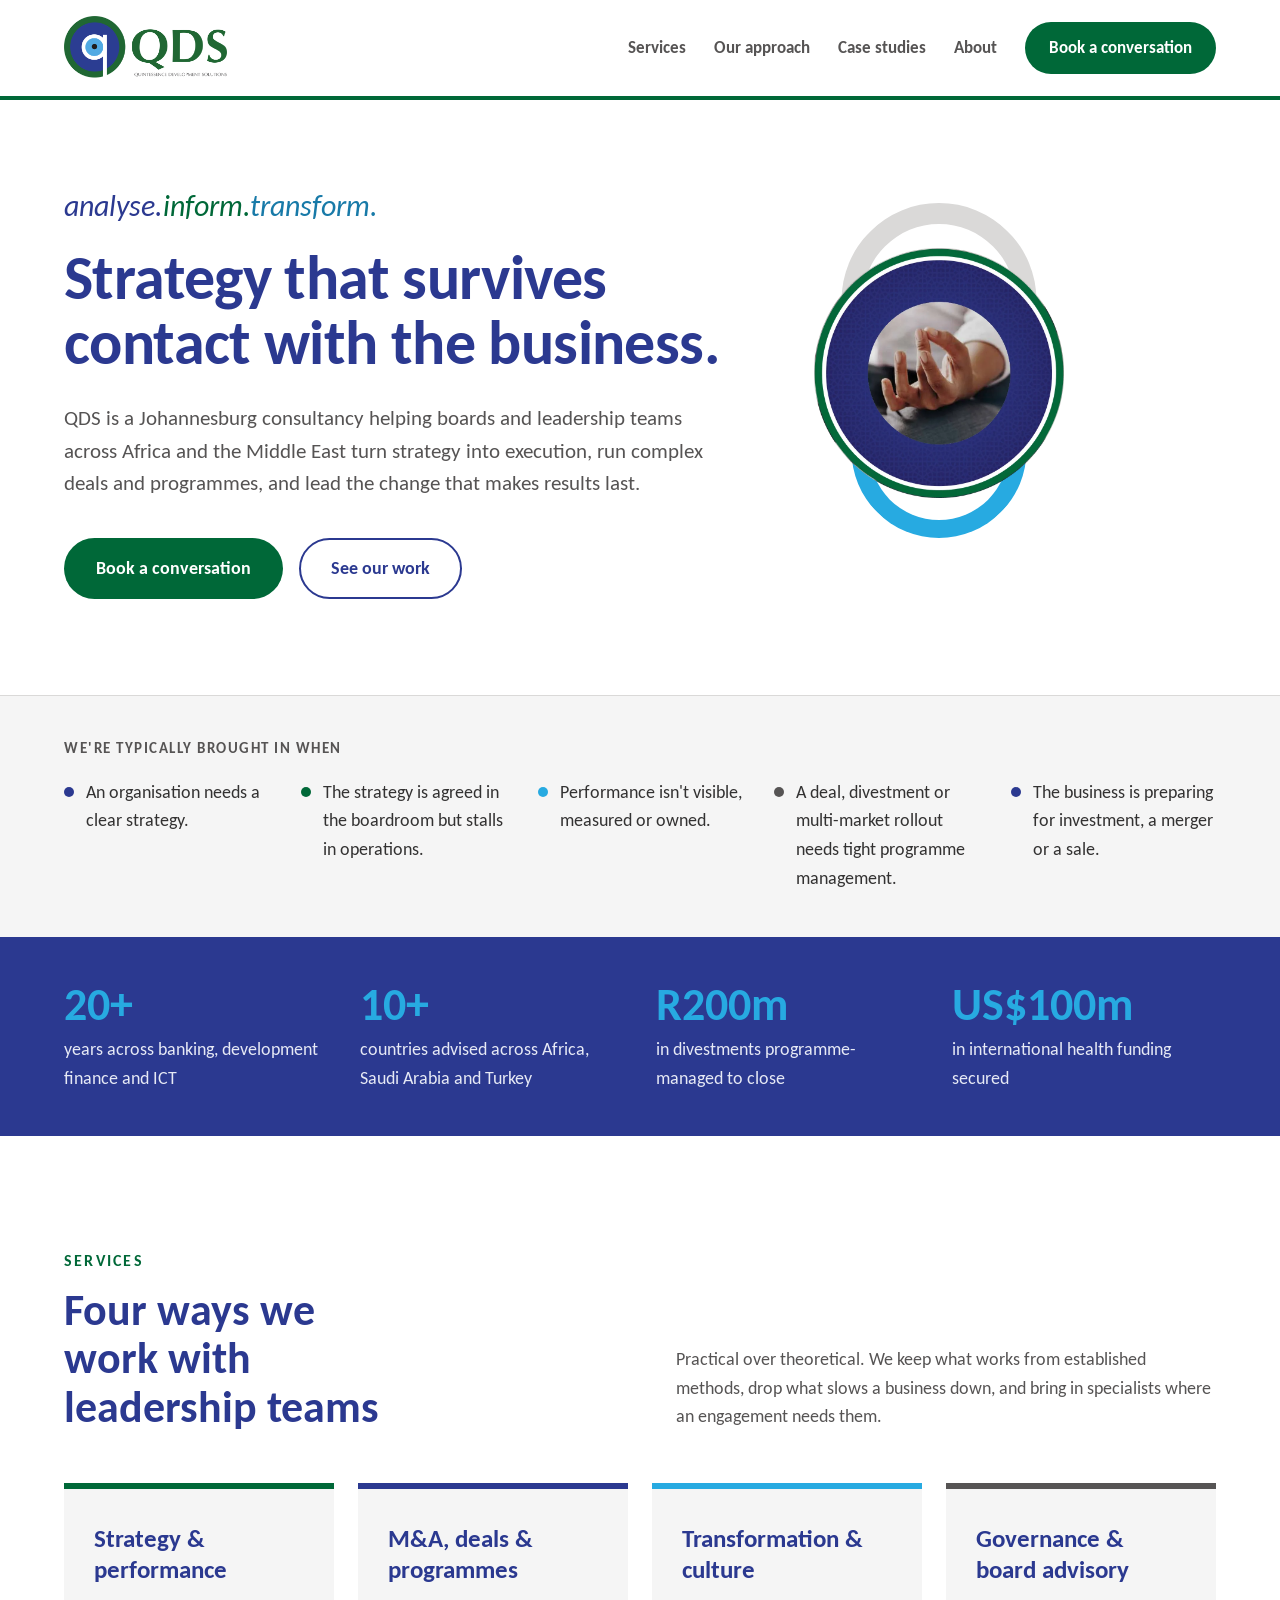
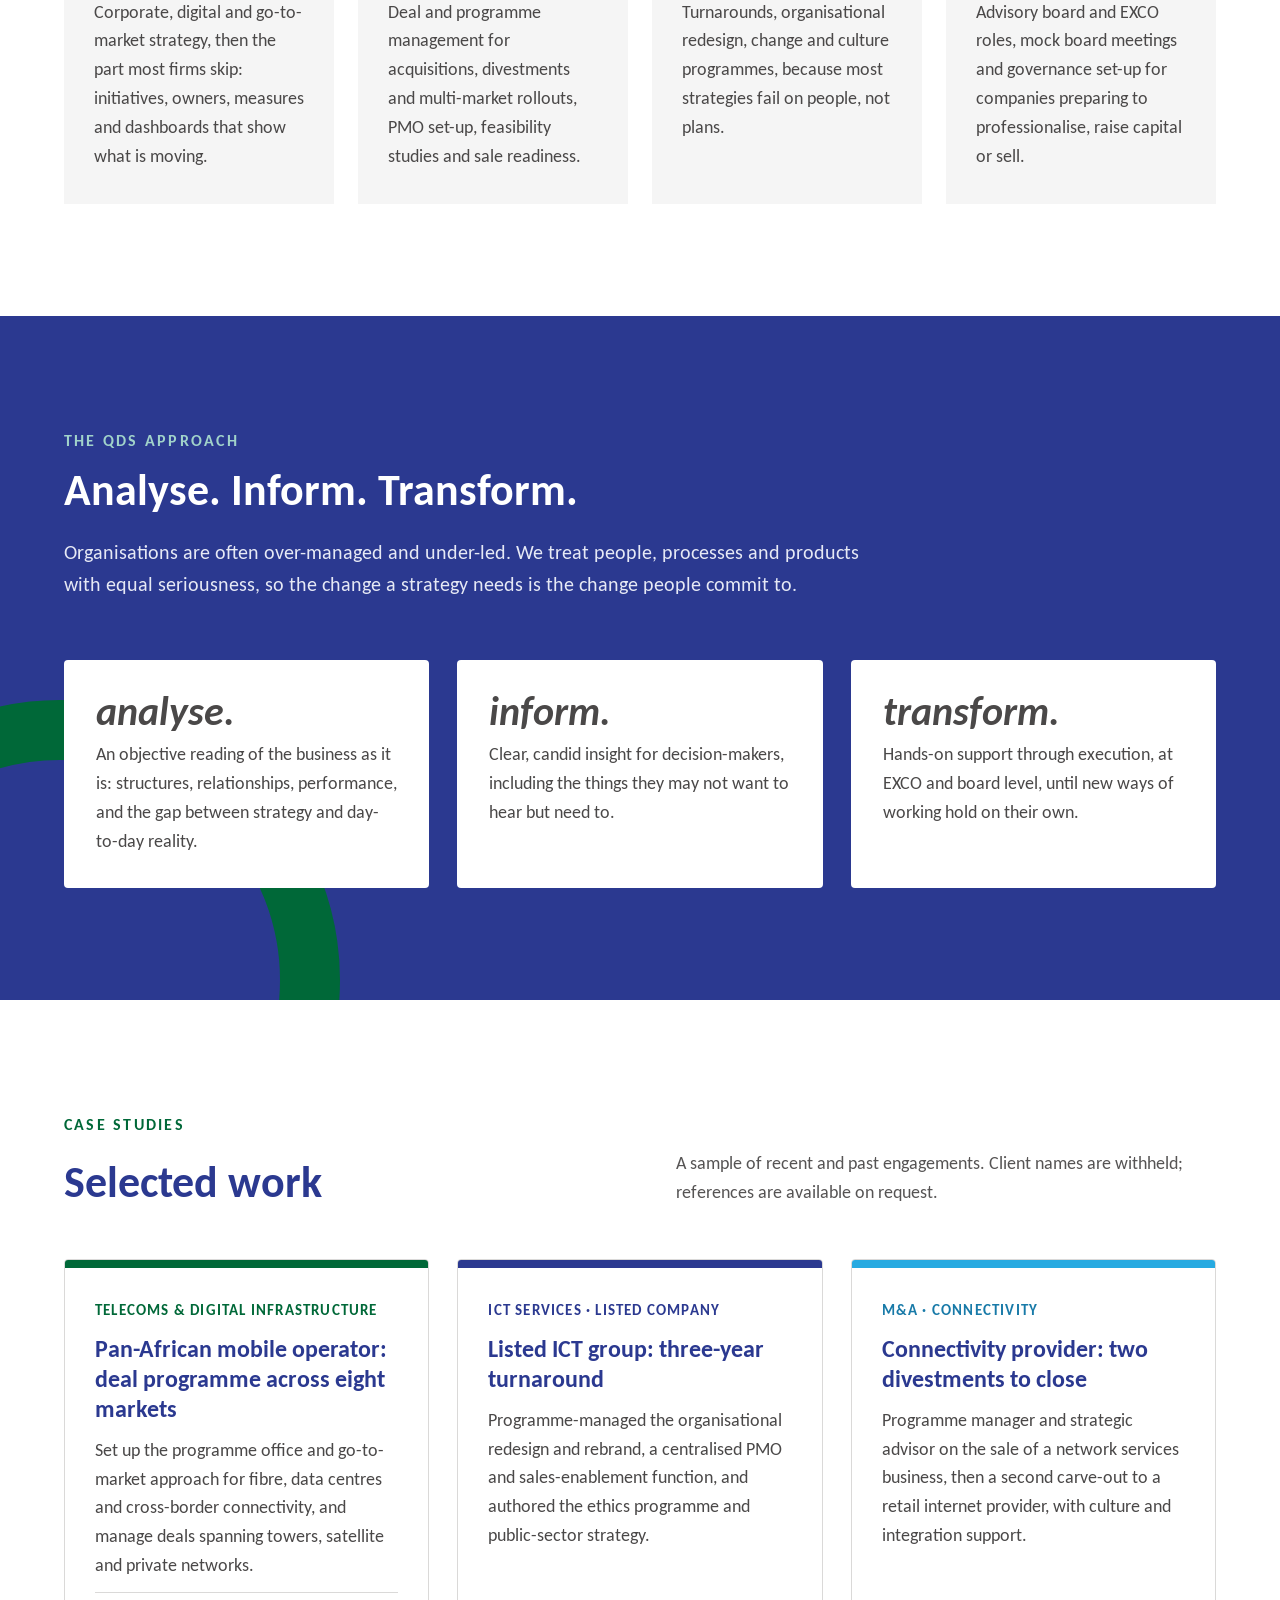
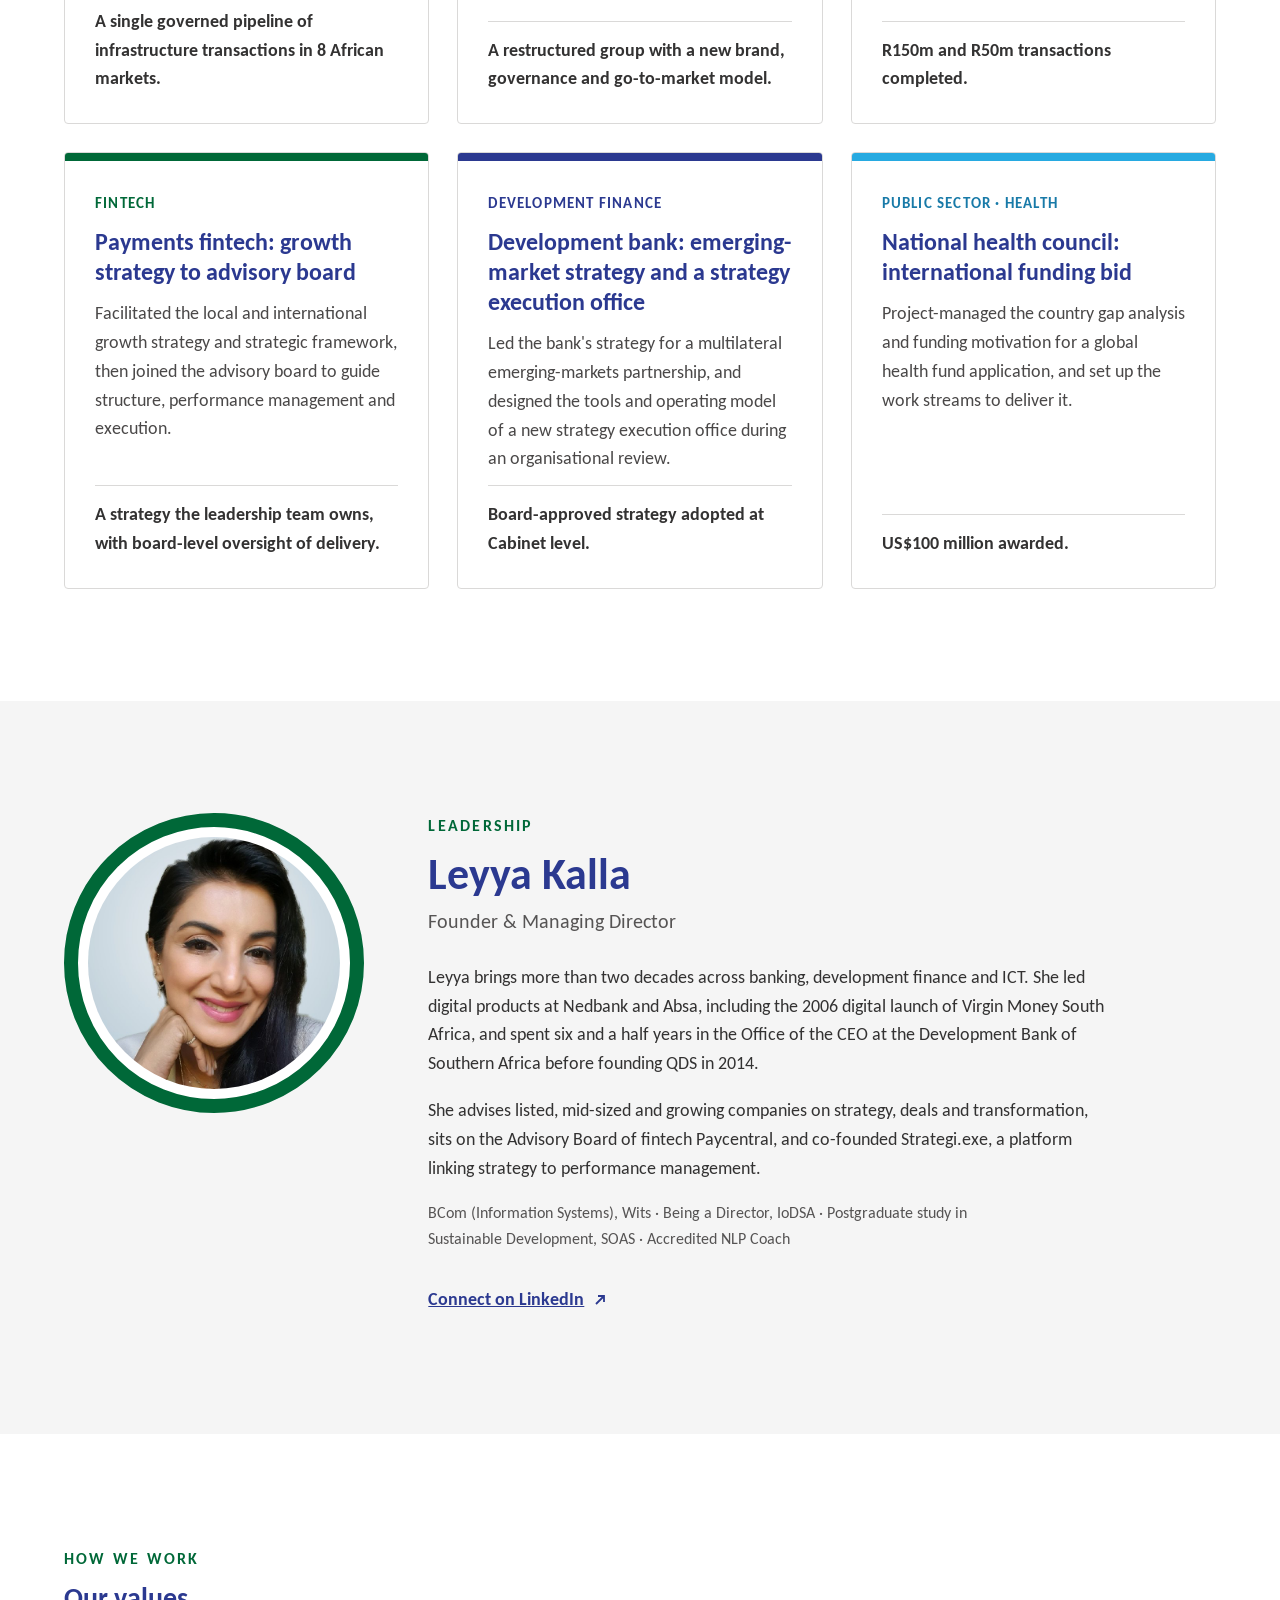
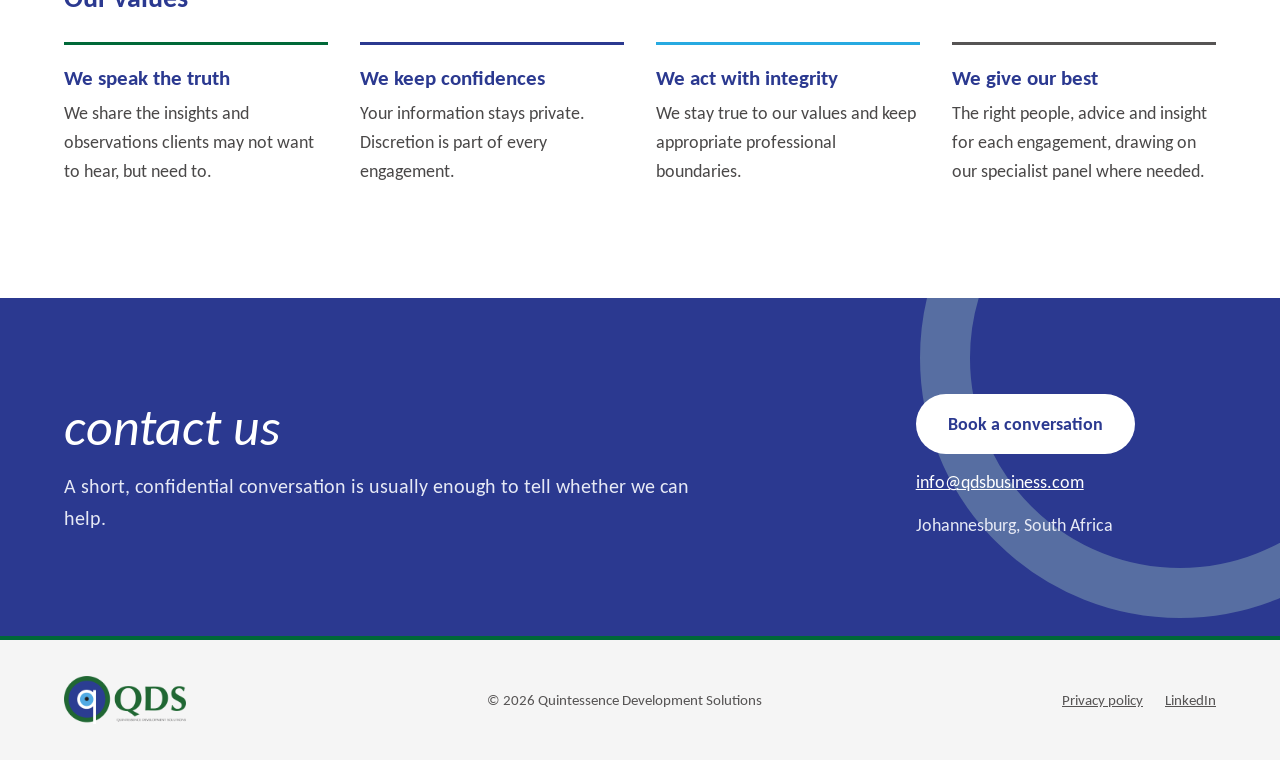
==== commit b034cd97: "Add Leyya's portrait to the leadership section Background replaced with a soft brand light-blue stud" ====
--- a/index.html
+++ b/index.html
@@ -18,7 +18,7 @@
 <link rel="preconnect" href="https://fonts.googleapis.com">
 <link rel="preconnect" href="https://fonts.gstatic.com" crossorigin>
 <link rel="stylesheet" href="https://fonts.googleapis.com/css2?family=Carlito:ital,wght@0,400;0,700;1,400;1,700&amp;display=swap">
-<link rel="stylesheet" href="styles.css">
+<link rel="stylesheet" href="styles.css?v=5">
 <script type="application/ld+json">
 {
   "@context": "https://schema.org",
@@ -224,8 +224,7 @@
   <div class="wrap">
     <div class="about-visual">
       <div class="portrait-frame">
-        <!-- Replace with a portrait: <img src="assets/leyya-kalla.jpg" alt="Leyya Kalla"> -->
-        <img class="emblem" src="assets/qds-emblem.png" alt="" aria-hidden="true">
+        <img src="assets/leyya-kalla.jpg" width="640" height="640" alt="Leyya Kalla, Founder and Managing Director of QDS">
       </div>
     </div>
     <div class="about-copy">
--- a/styles.css
+++ b/styles.css
@@ -27,7 +27,7 @@
   line-height: 1.6;
   -webkit-font-smoothing: antialiased;
 }
-img { max-width: 100%; }
+img { max-width: 100%; height: auto; }
 a { color: var(--blue); }
 a:hover { color: var(--green); }
 :focus-visible { outline: 3px solid var(--turquoise); outline-offset: 3px; }
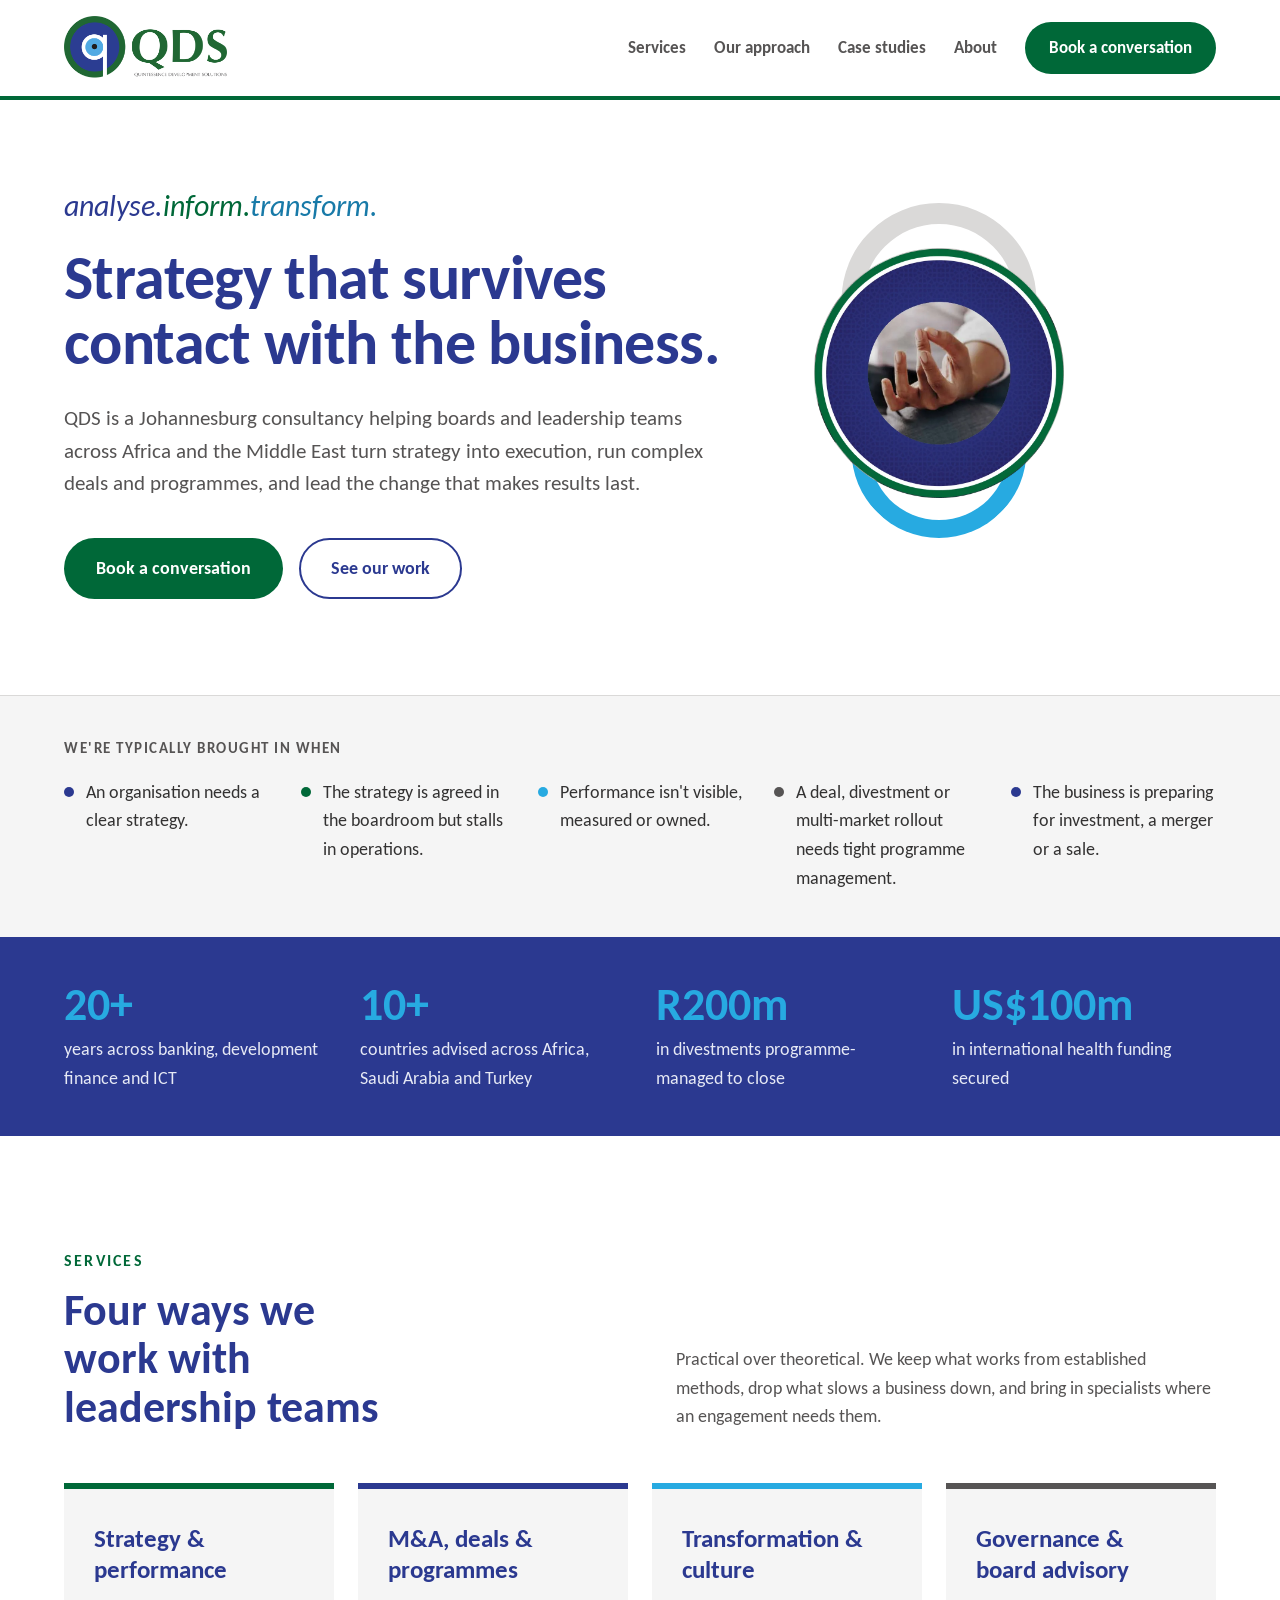
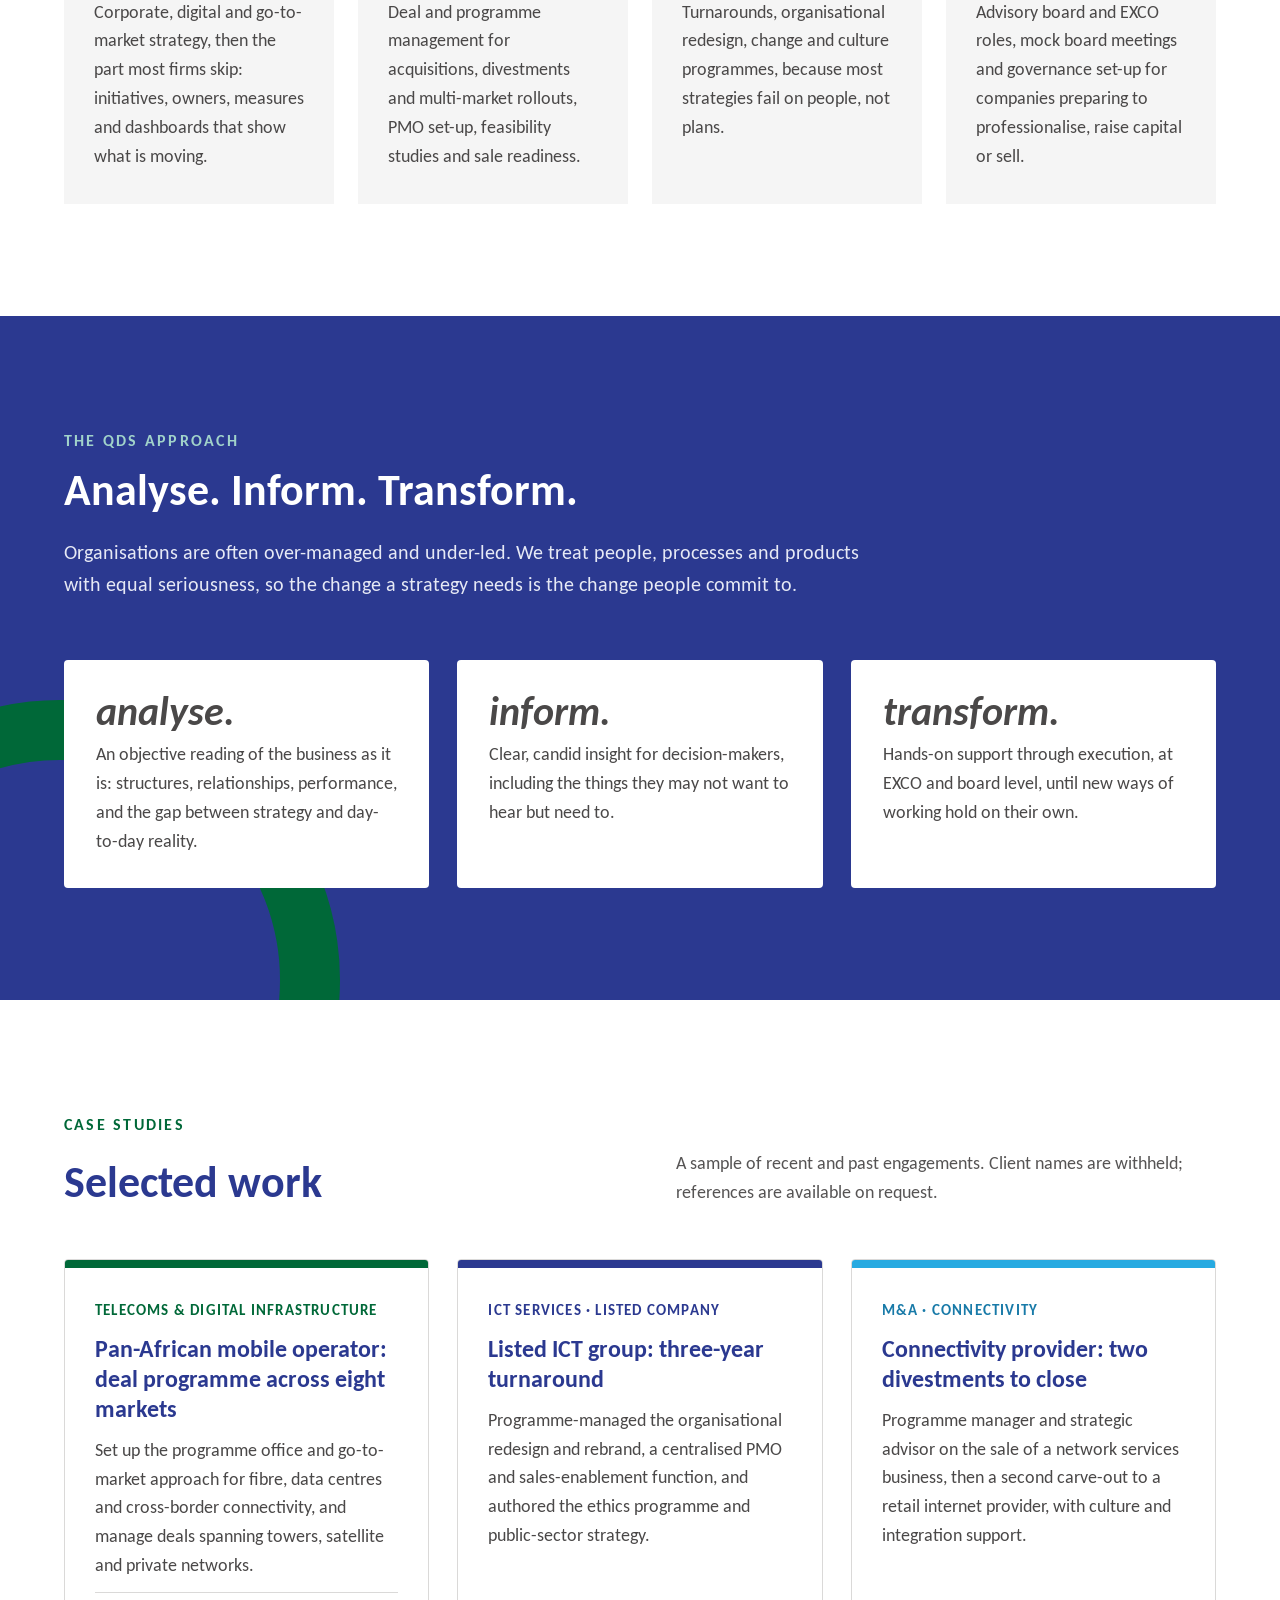
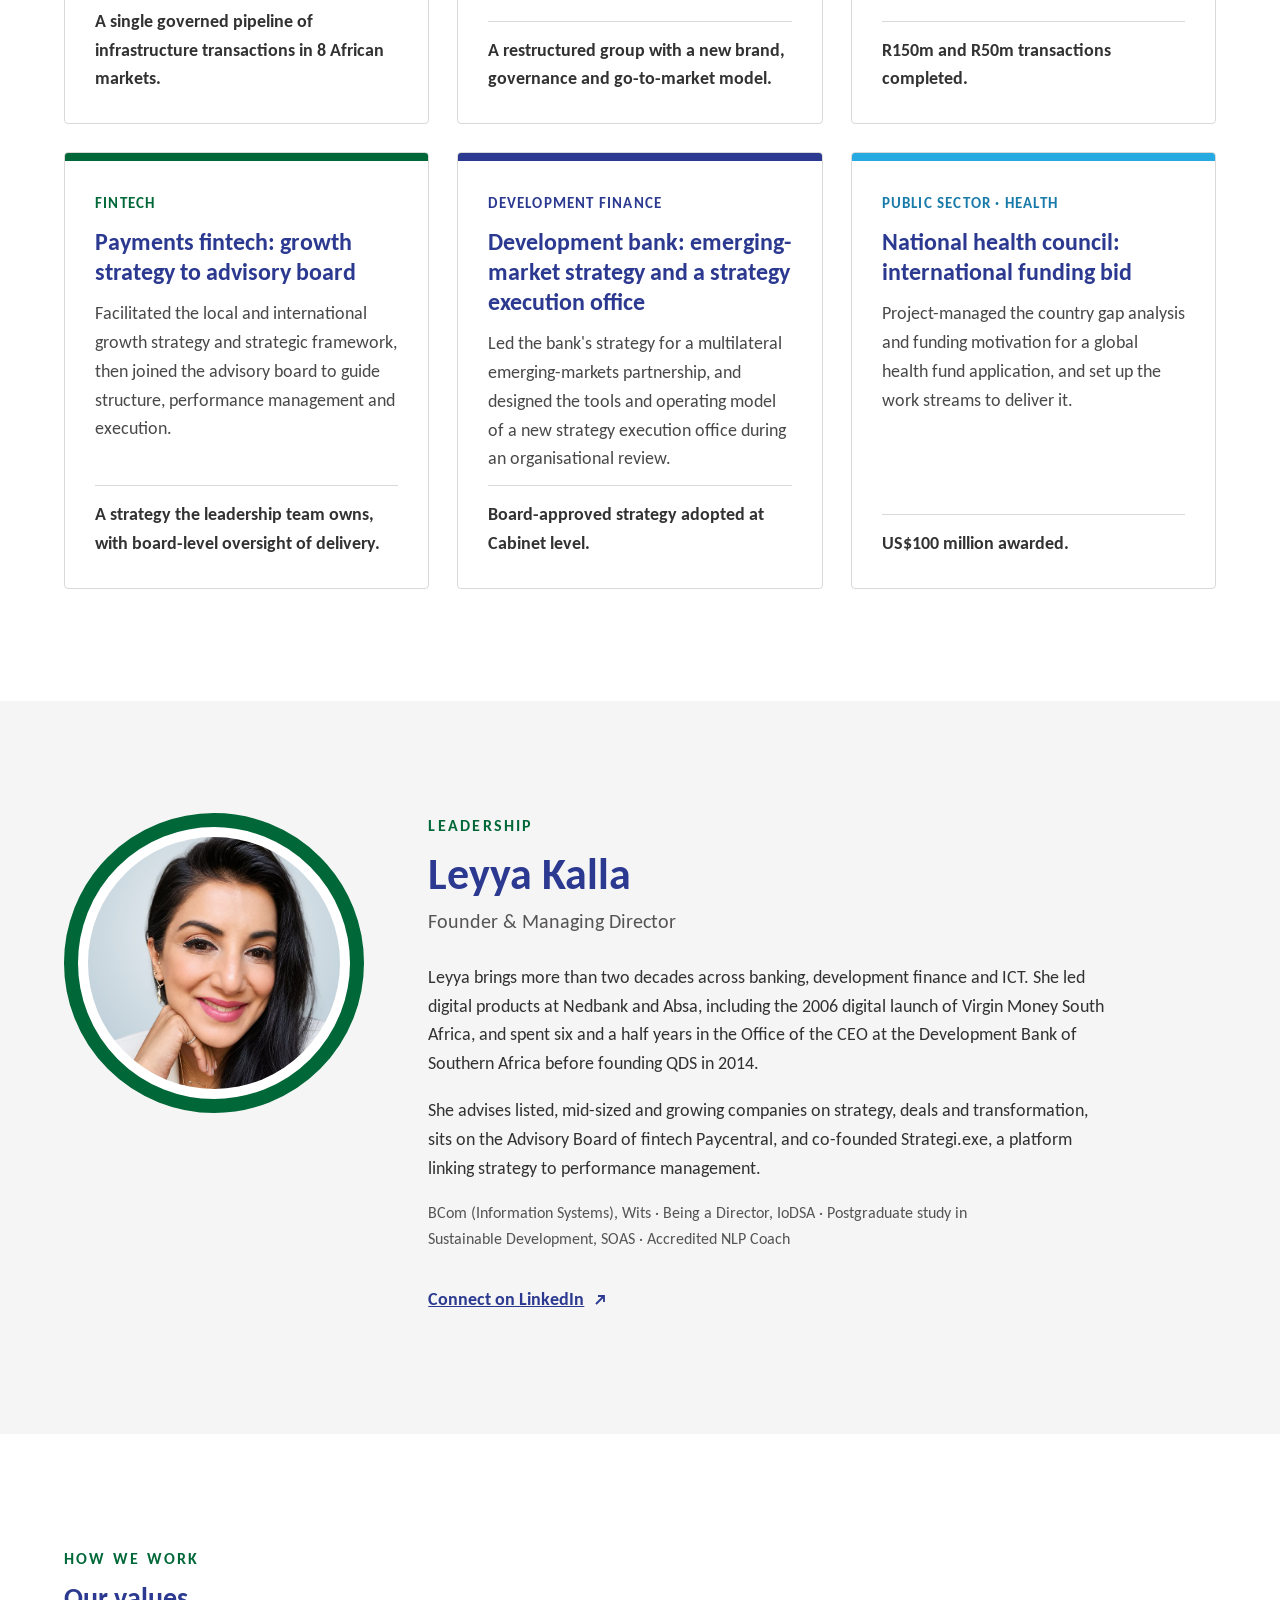
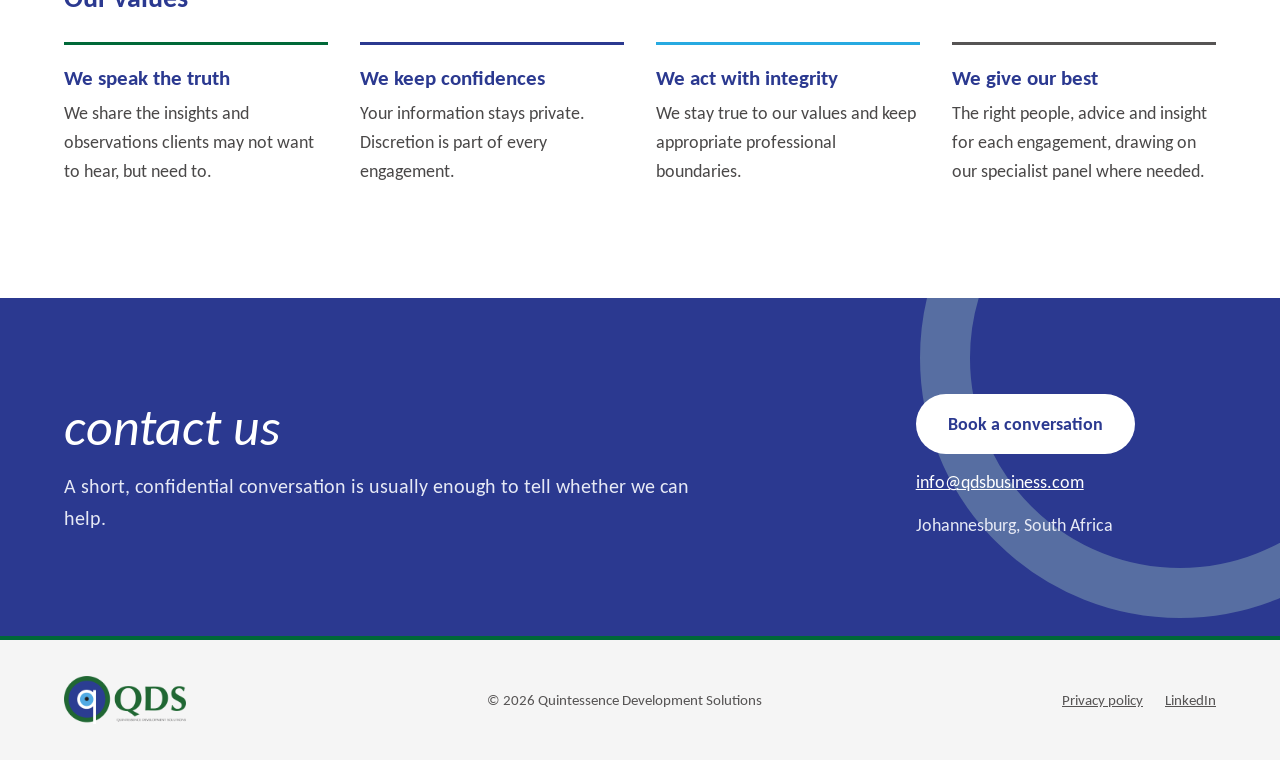
==== commit a05b7b3f: "Update leadership portrait Co-Authored-By: Claude Opus 5.5 <noreply@anthropic.com> Claude-Session: h" ====
--- a/index.html
+++ b/index.html
@@ -224,7 +224,7 @@
   <div class="wrap">
     <div class="about-visual">
       <div class="portrait-frame">
-        <img src="assets/leyya-kalla.jpg" width="640" height="640" alt="Leyya Kalla, Founder and Managing Director of QDS">
+        <img src="assets/leyya-kalla.jpg?v=2" width="640" height="640" alt="Leyya Kalla, Founder and Managing Director of QDS">
       </div>
     </div>
     <div class="about-copy">
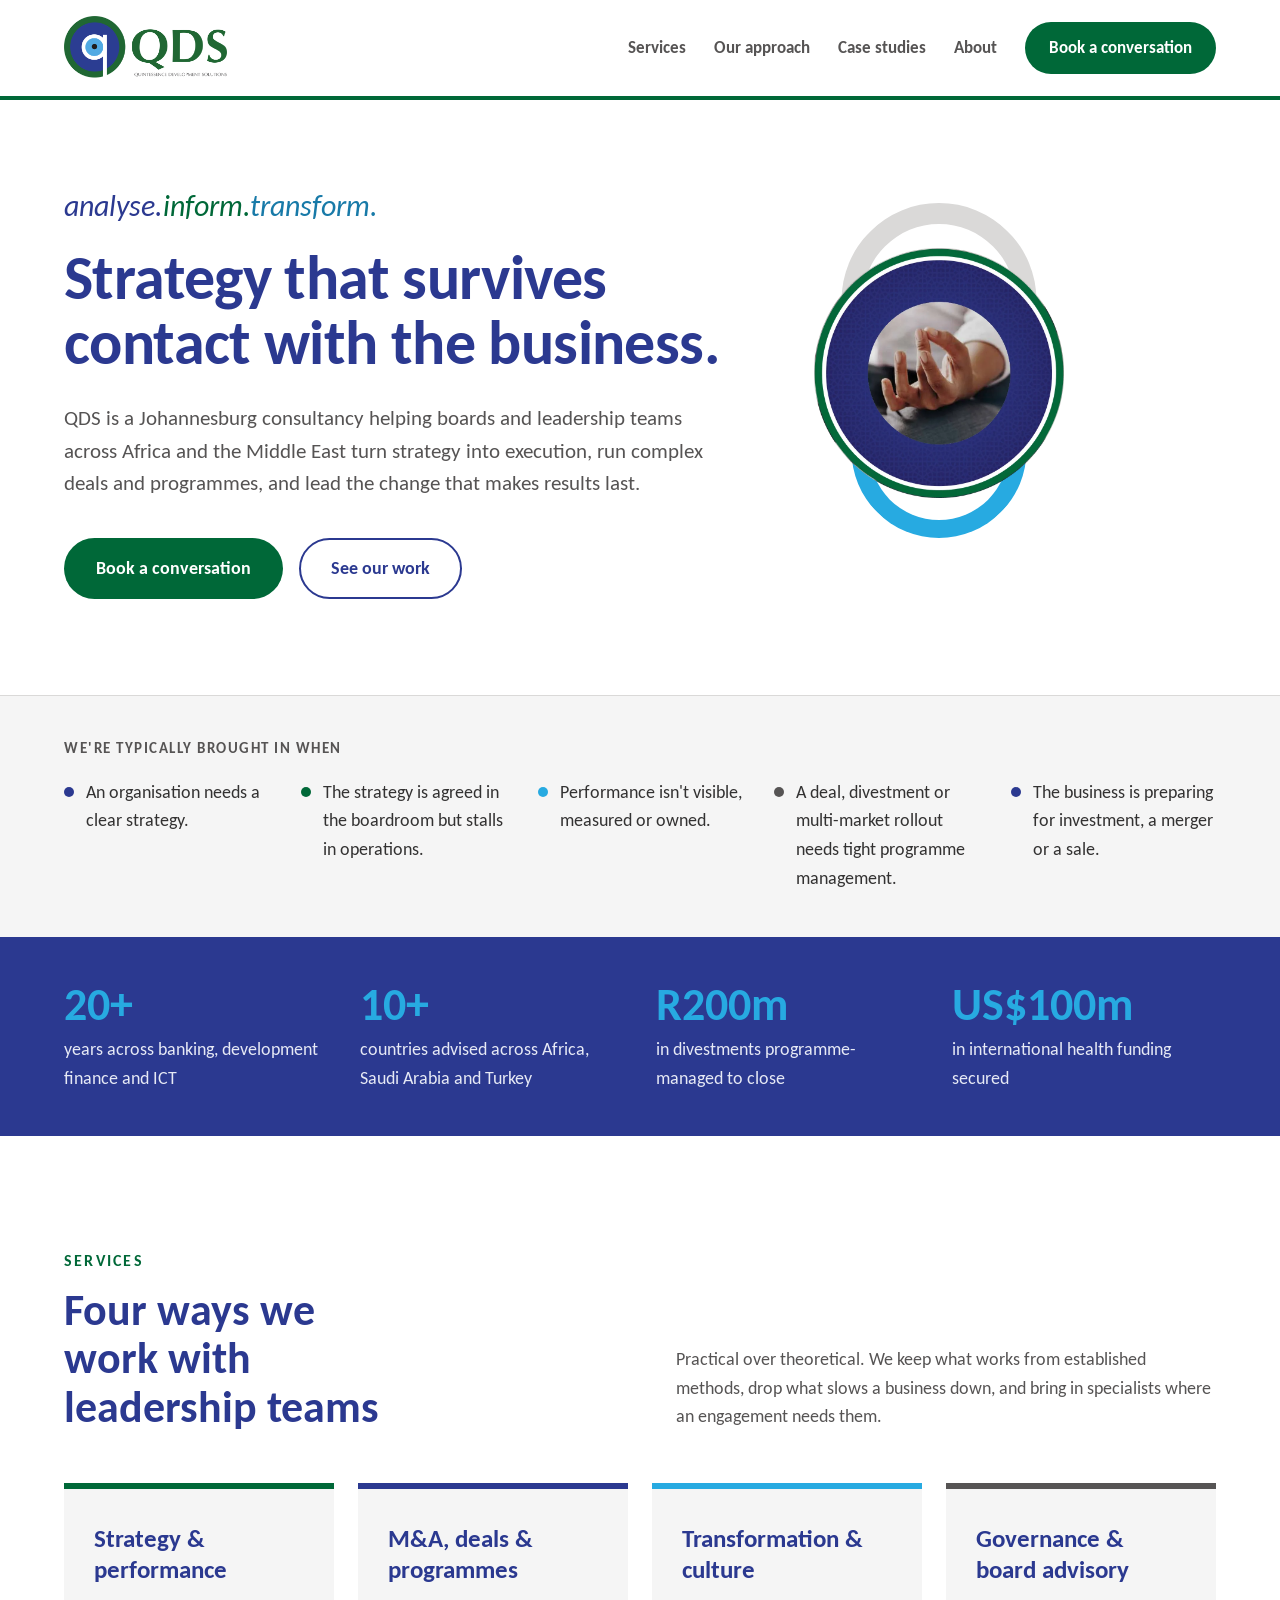
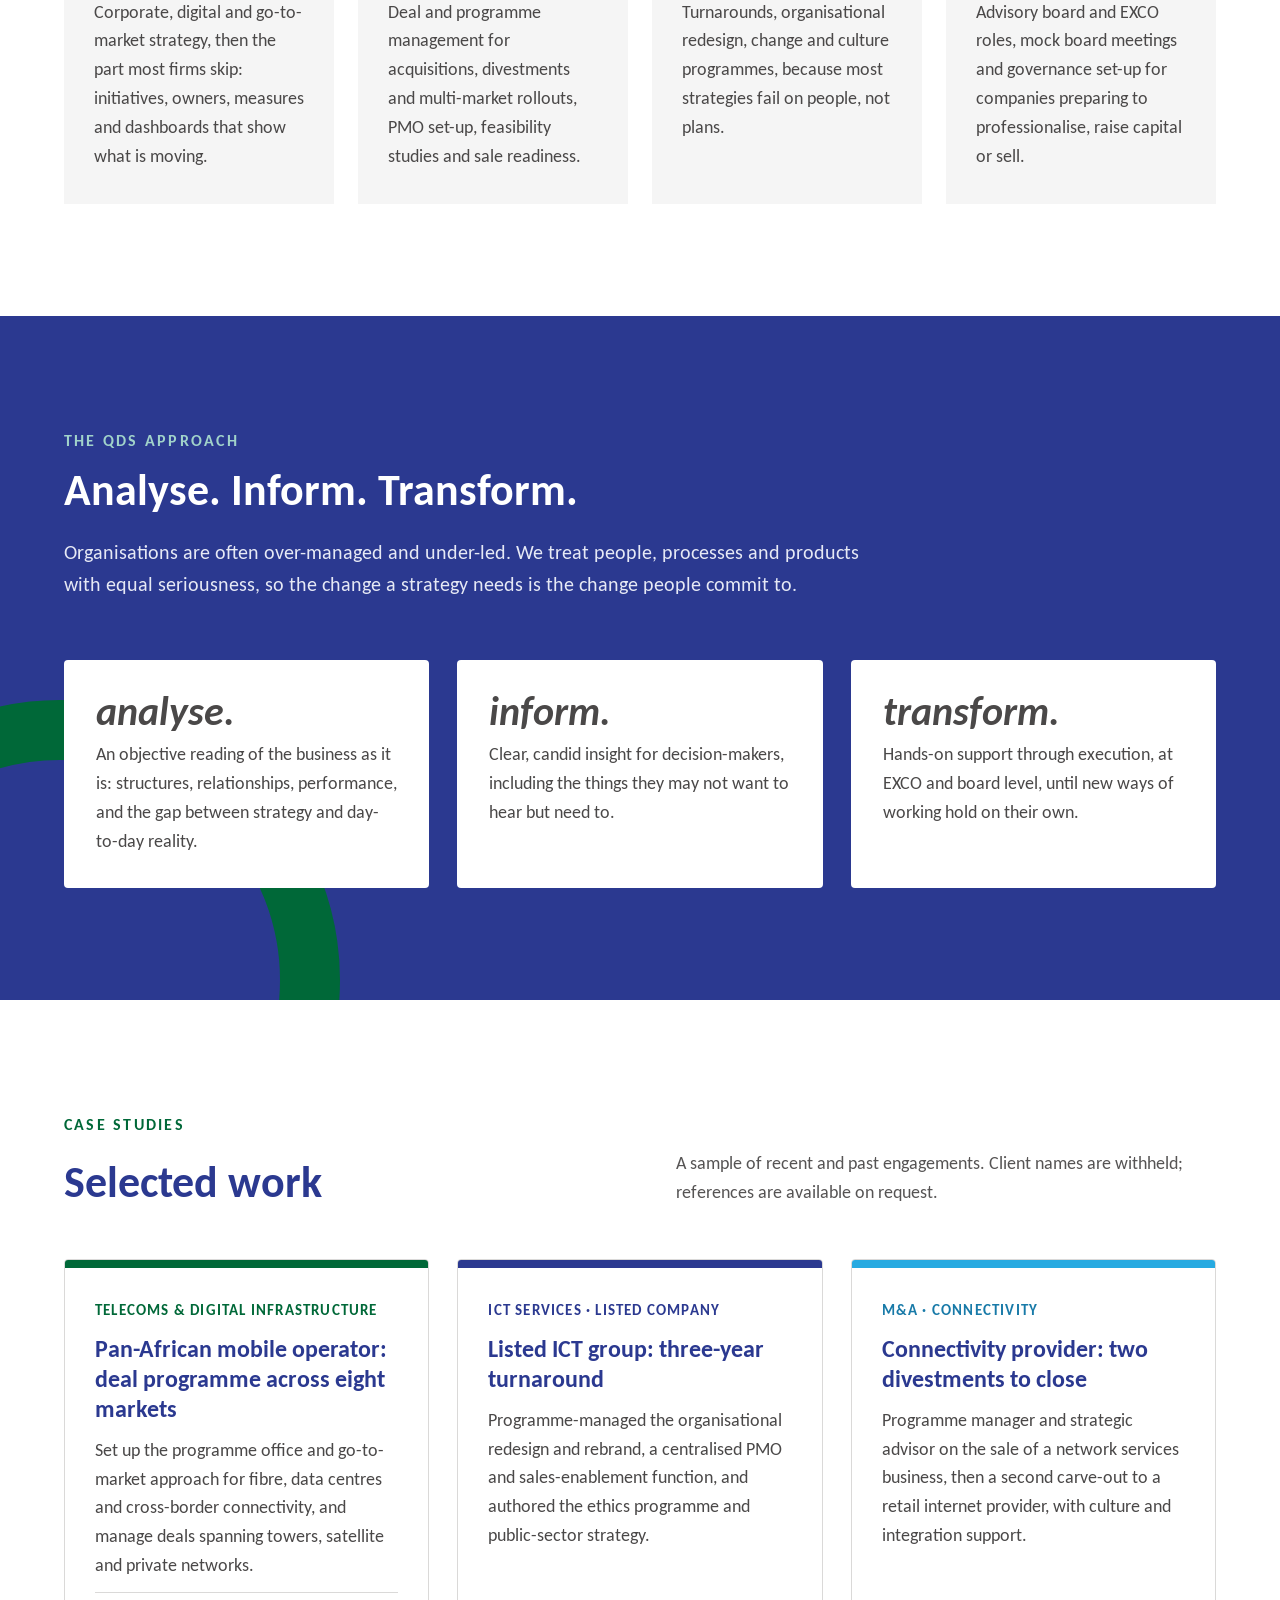
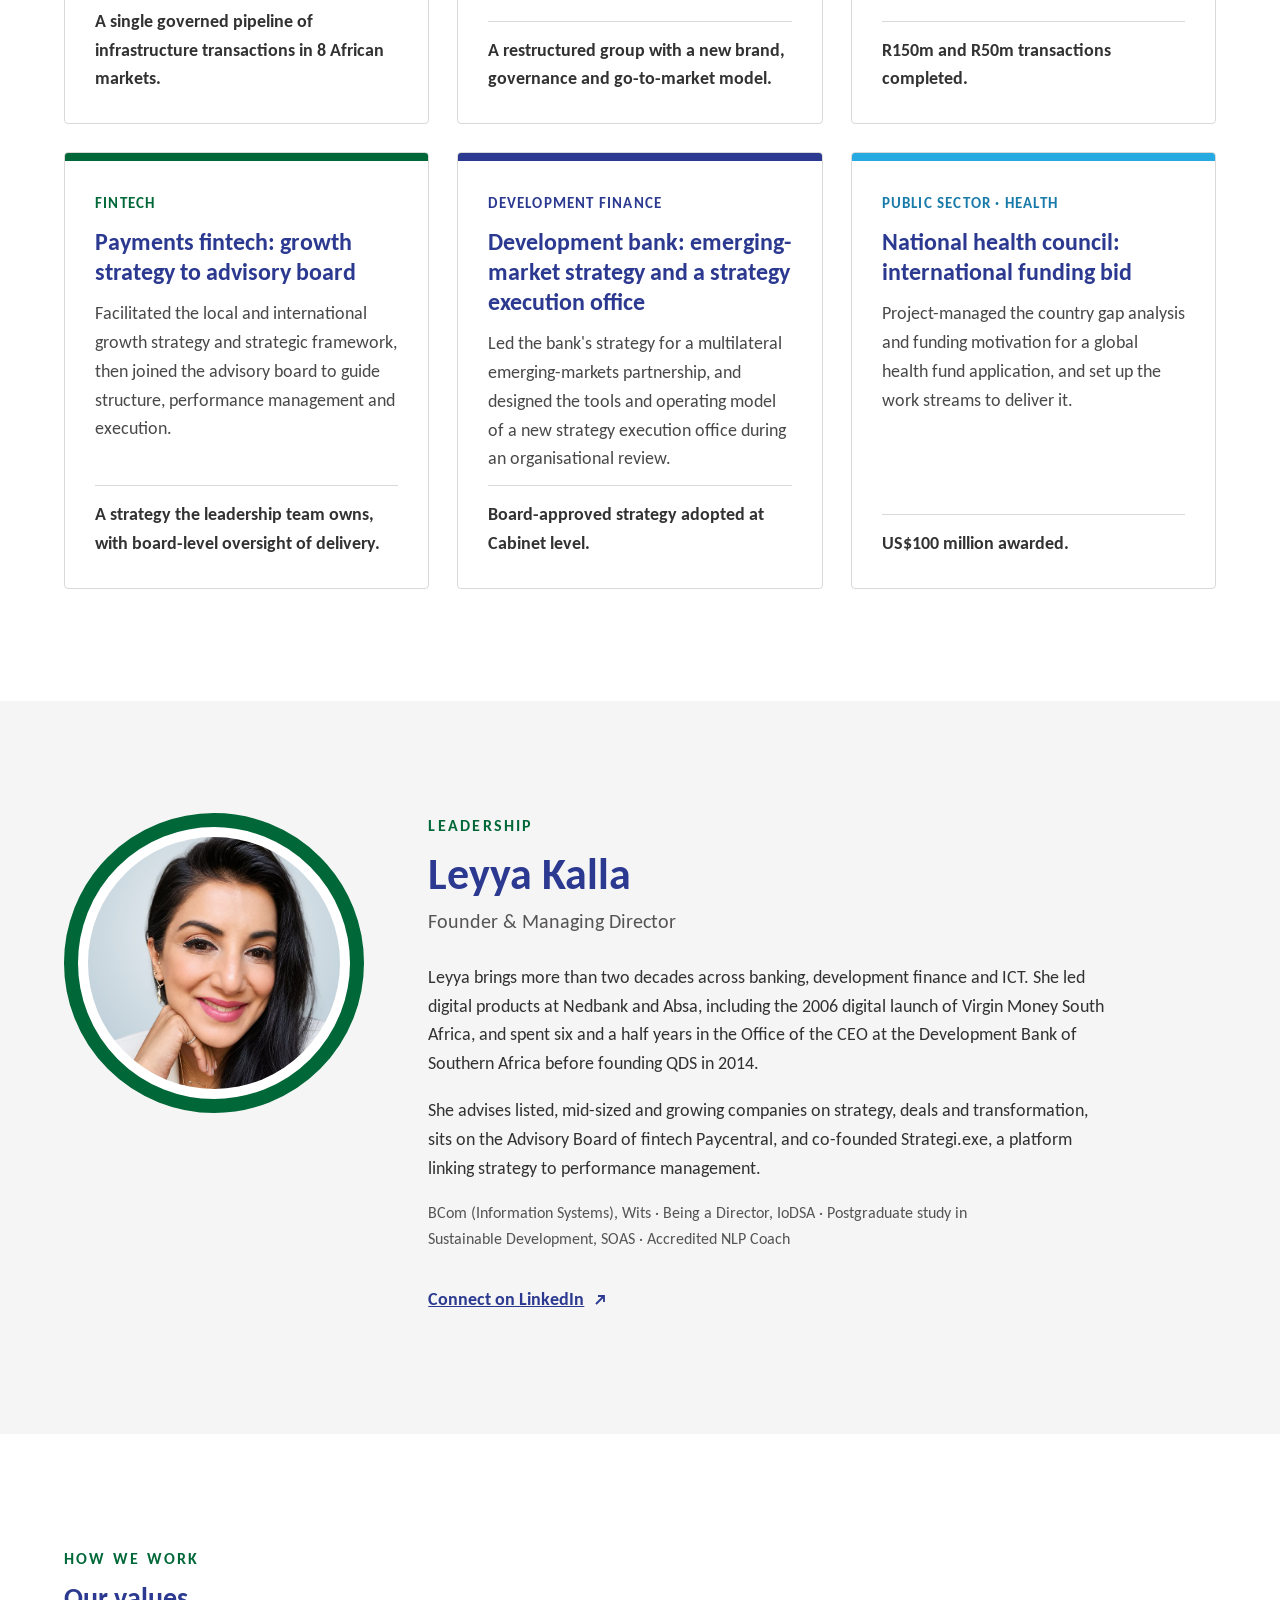
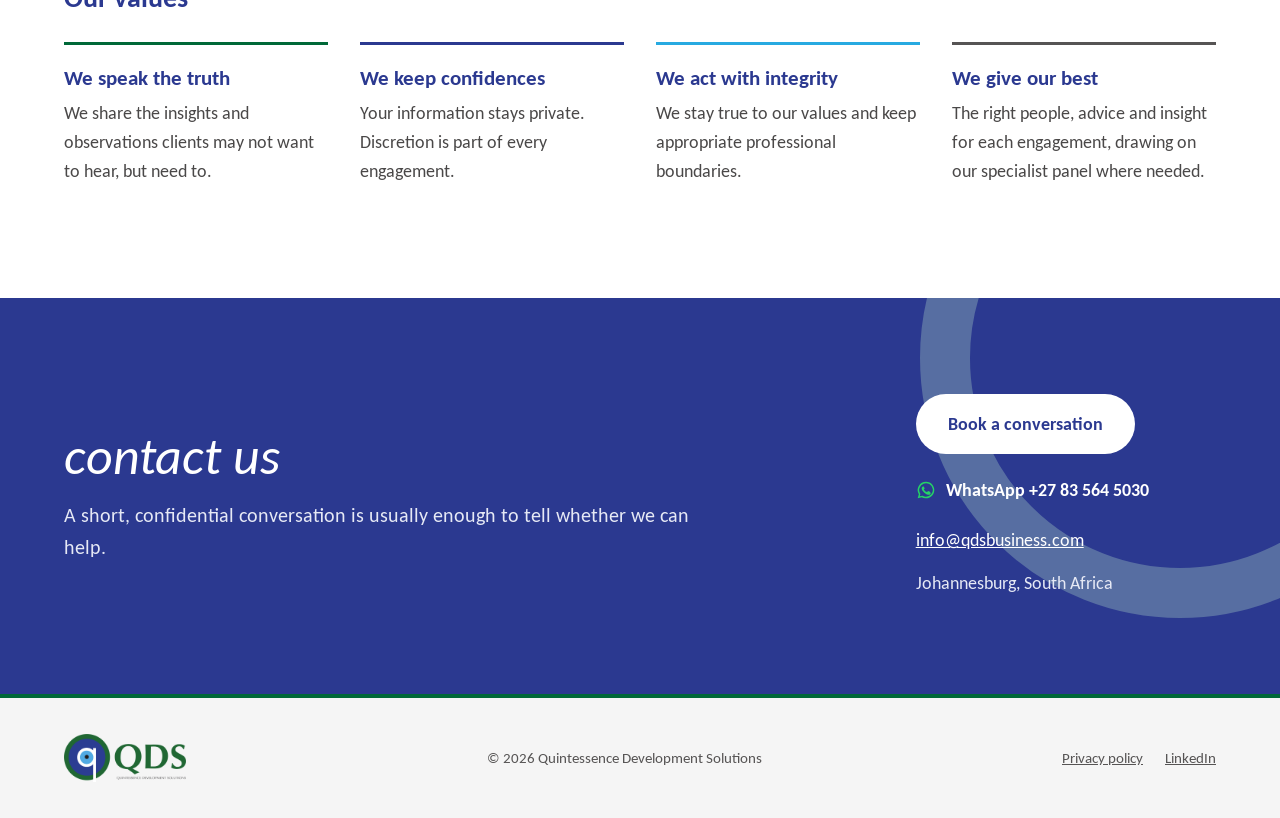
==== commit 8cdba246: "Add WhatsApp contact number to contact section Co-Authored-By: Claude Opus 5.5 <noreply@anthropic.co" ====
--- a/index.html
+++ b/index.html
@@ -18,7 +18,7 @@
 <link rel="preconnect" href="https://fonts.googleapis.com">
 <link rel="preconnect" href="https://fonts.gstatic.com" crossorigin>
 <link rel="stylesheet" href="https://fonts.googleapis.com/css2?family=Carlito:ital,wght@0,400;0,700;1,400;1,700&amp;display=swap">
-<link rel="stylesheet" href="styles.css?v=5">
+<link rel="stylesheet" href="styles.css?v=7">
 <script type="application/ld+json">
 {
   "@context": "https://schema.org",
@@ -27,6 +27,7 @@
   "url": "https://qdsbusiness.com/",
   "logo": "https://qdsbusiness.com/assets/qds-logo.png",
   "email": "info@qdsbusiness.com",
+  "telephone": "+27835645030",
   "slogan": "analyse.inform.transform.",
   "address": { "@type": "PostalAddress", "addressLocality": "Johannesburg", "addressCountry": "ZA" },
   "founder": { "@type": "Person", "name": "Leyya Kalla" },
@@ -262,6 +263,9 @@
     </div>
     <div class="contact-actions">
       <a class="btn btn-white" href="mailto:info@qdsbusiness.com?subject=Conversation%20with%20QDS">Book a conversation</a>
+      <a class="whatsapp" href="https://wa.me/27835645030?text=Hello%20Leyya%2C%20I%27d%20like%20to%20book%20a%20conversation%20with%20QDS." aria-label="WhatsApp +27 83 564 5030">
+        <svg aria-hidden="true" width="20" height="20" viewBox="0 0 24 24" fill="currentColor"><path d="M12 2a10 10 0 0 0-8.6 15.1L2 22l5-1.3A10 10 0 1 0 12 2Zm0 18.2a8.2 8.2 0 0 1-4.2-1.2l-.3-.2-3 .8.8-2.9-.2-.3A8.2 8.2 0 1 1 12 20.2Zm4.5-6.1c-.2-.1-1.5-.7-1.7-.8-.2-.1-.4-.1-.6.1l-.8 1c-.1.2-.3.2-.5.1a6.7 6.7 0 0 1-3.3-2.9c-.2-.4.2-.4.7-1.3.1-.2 0-.3 0-.4l-.8-1.8c-.2-.5-.4-.4-.6-.4h-.5a1 1 0 0 0-.7.3 3 3 0 0 0-.9 2.2 5.2 5.2 0 0 0 1.1 2.8 11.9 11.9 0 0 0 4.6 4c1.7.7 2.4.8 3.2.7.5-.1 1.5-.6 1.8-1.2.2-.6.2-1.1.1-1.2l-.4-.2Z"/></svg>
+        WhatsApp +27 83 564 5030</a>
       <a href="mailto:info@qdsbusiness.com">info@qdsbusiness.com</a>
       <span>Johannesburg, South Africa</span>
     </div>
--- a/styles.css
+++ b/styles.css
@@ -238,7 +238,7 @@
   .hero .wrap { padding-top: 64px; padding-bottom: 72px; }
   .hero h1 { font-size: 38px; }
   .hero-main { grid-template-columns: 1fr; gap: 0; }
-  .hero-art { --s: 120px; grid-row: 1; justify-self: end; margin: 26px 8px 36px 0; }
+  .hero-art { --s: 170px; grid-row: 1; justify-self: center; margin: 34px auto 44px; }
   .tagline { font-size: 24px; }
   .hero-sub { font-size: 19px; }
   .logo img { height: 48px; }
@@ -247,3 +247,11 @@
   .cases { grid-template-columns: 1fr; }
 }
 @media (prefers-reduced-motion: reduce) { html { scroll-behavior: auto; } }
+
+/* WhatsApp contact link */
+.contact-actions a.whatsapp {
+  display: inline-flex; align-items: center; gap: 10px; min-height: 44px;
+  color: #fff; font-weight: 700; text-decoration: none;
+}
+.contact-actions a.whatsapp svg { color: #25D366; flex: none; }
+.contact-actions a.whatsapp:hover { text-decoration: underline; }
